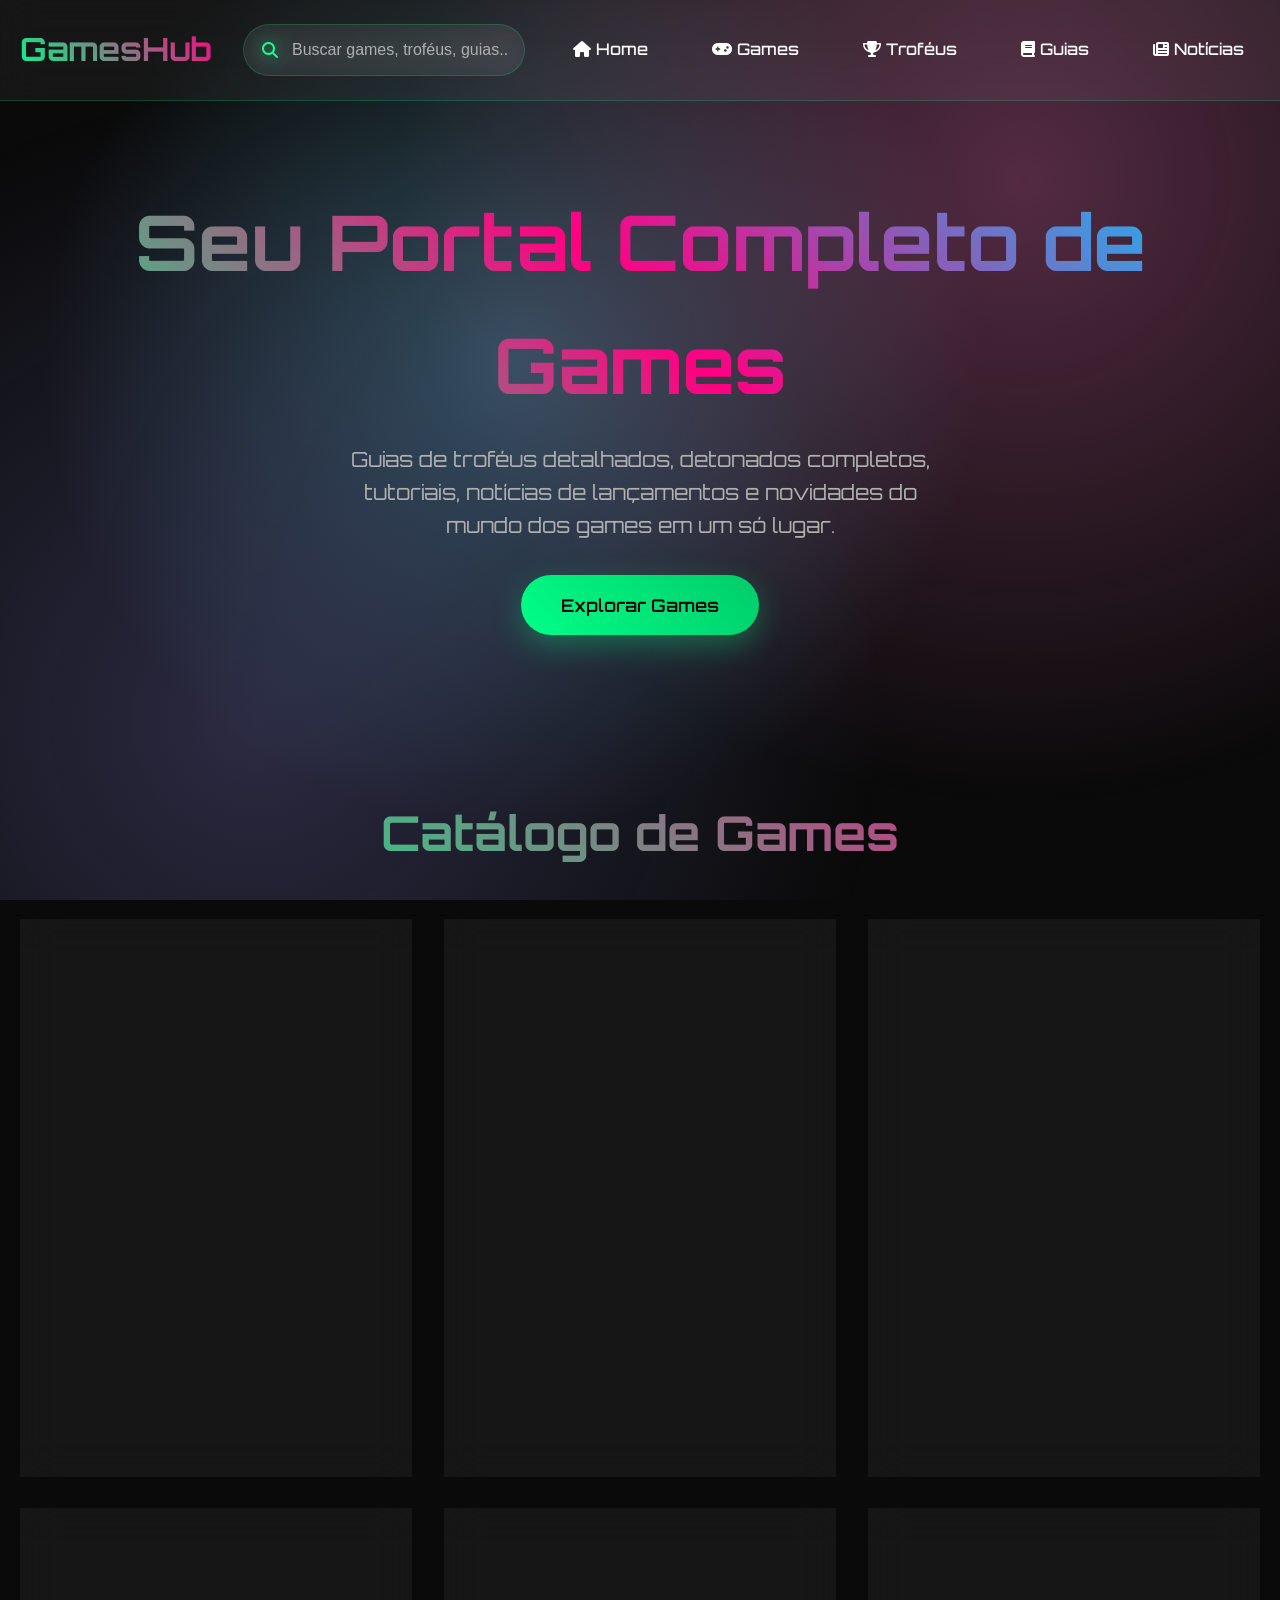
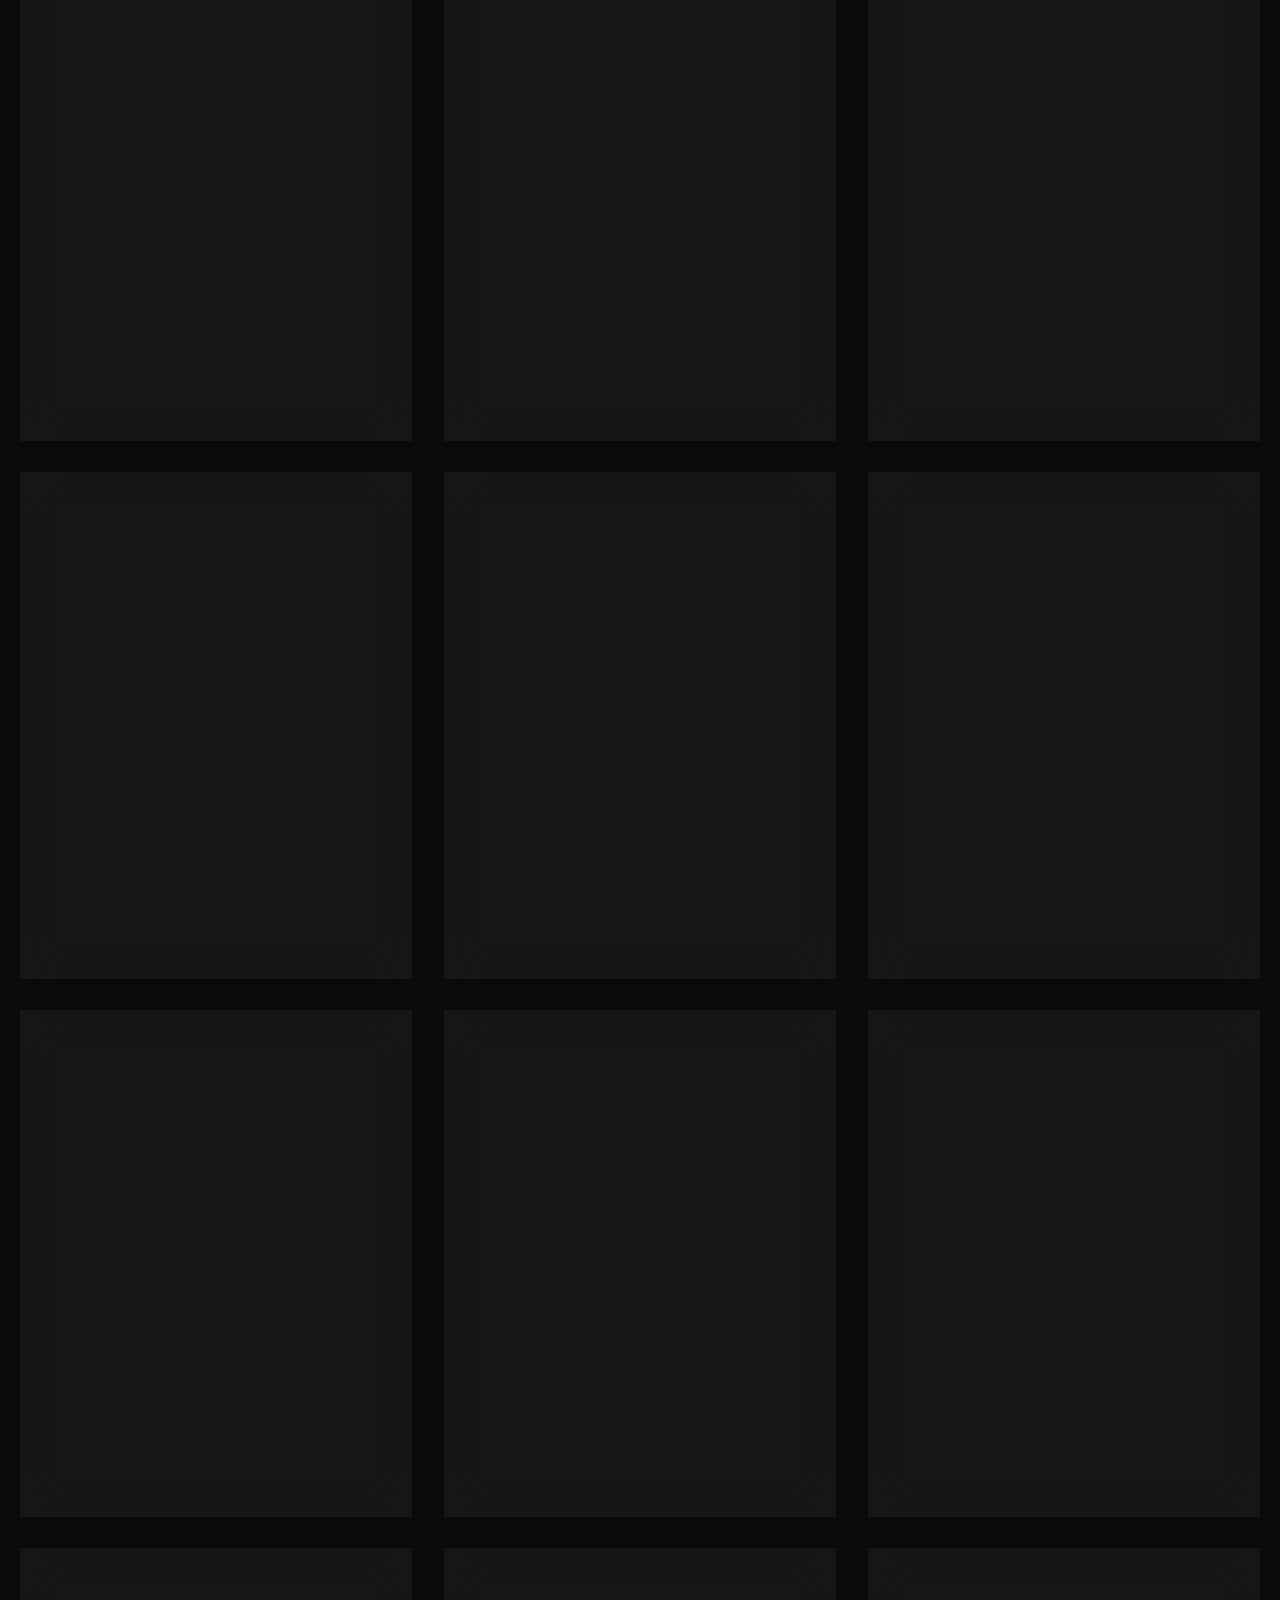
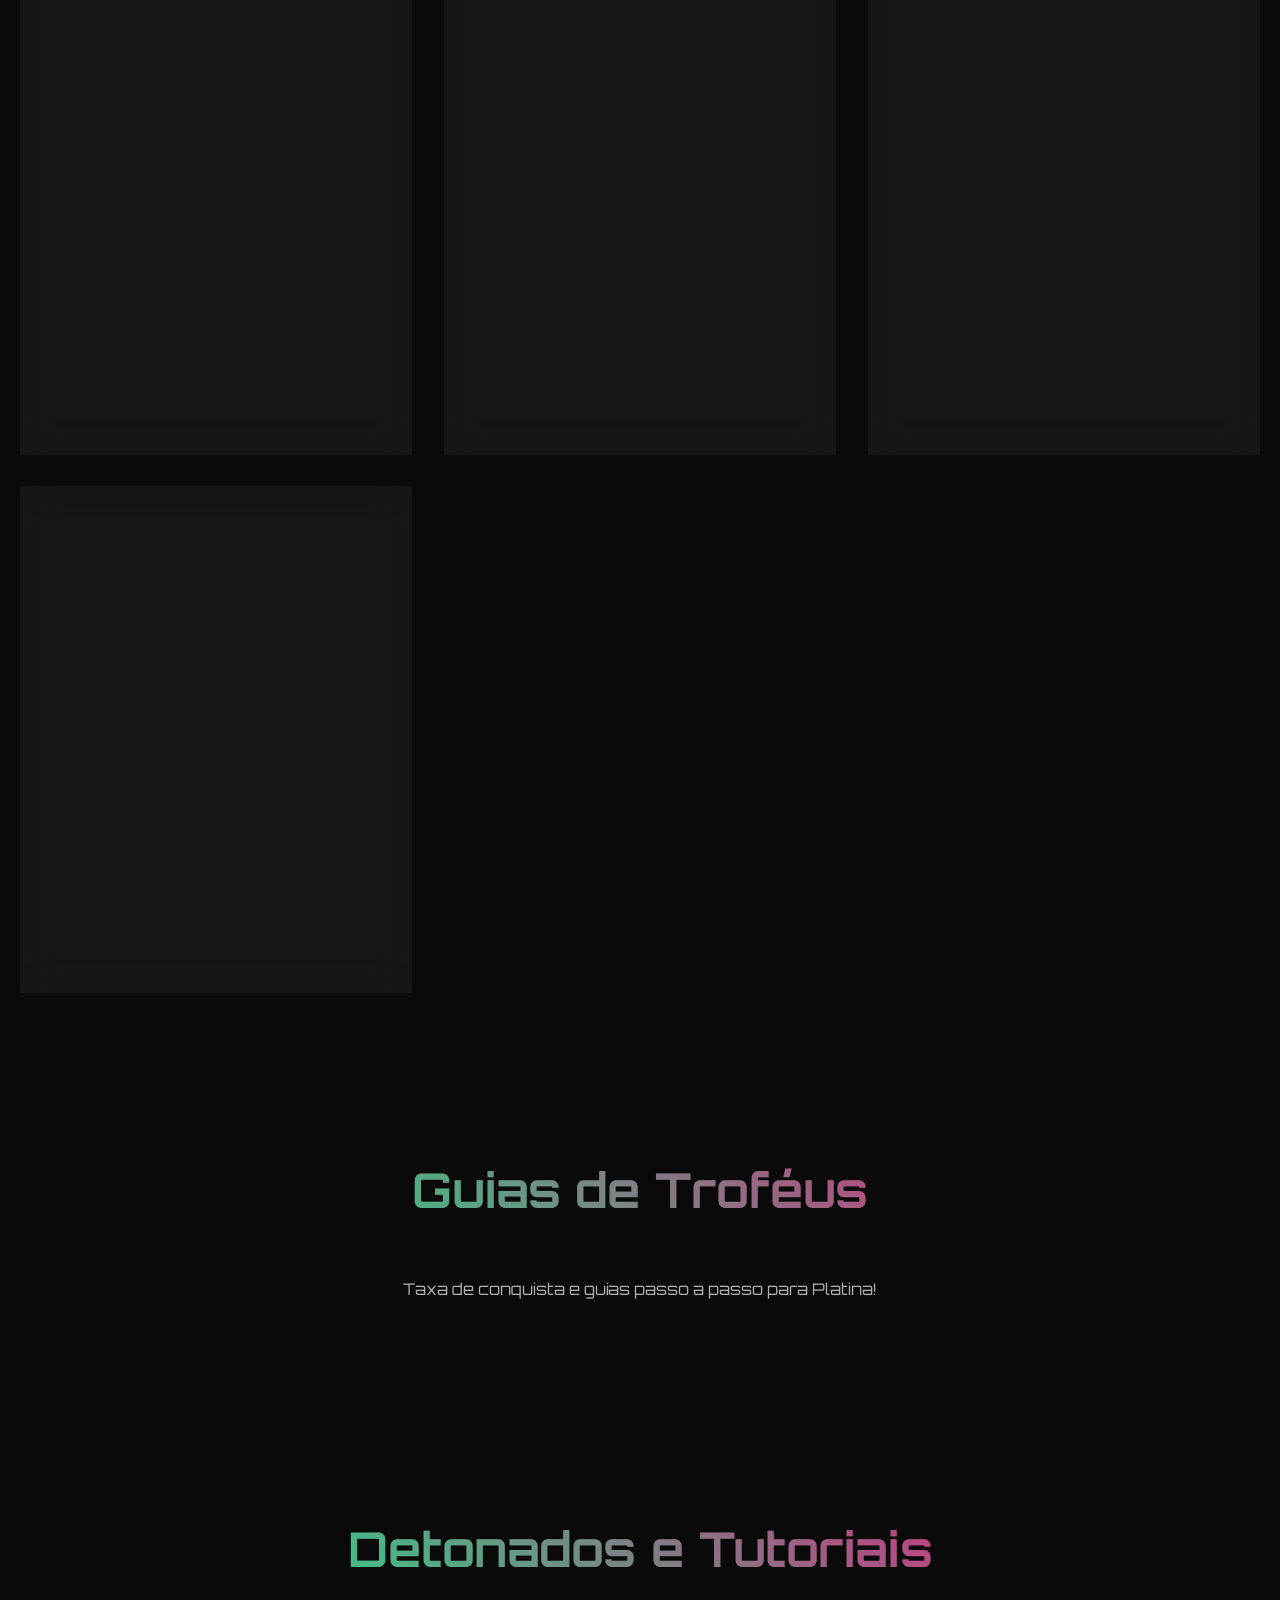
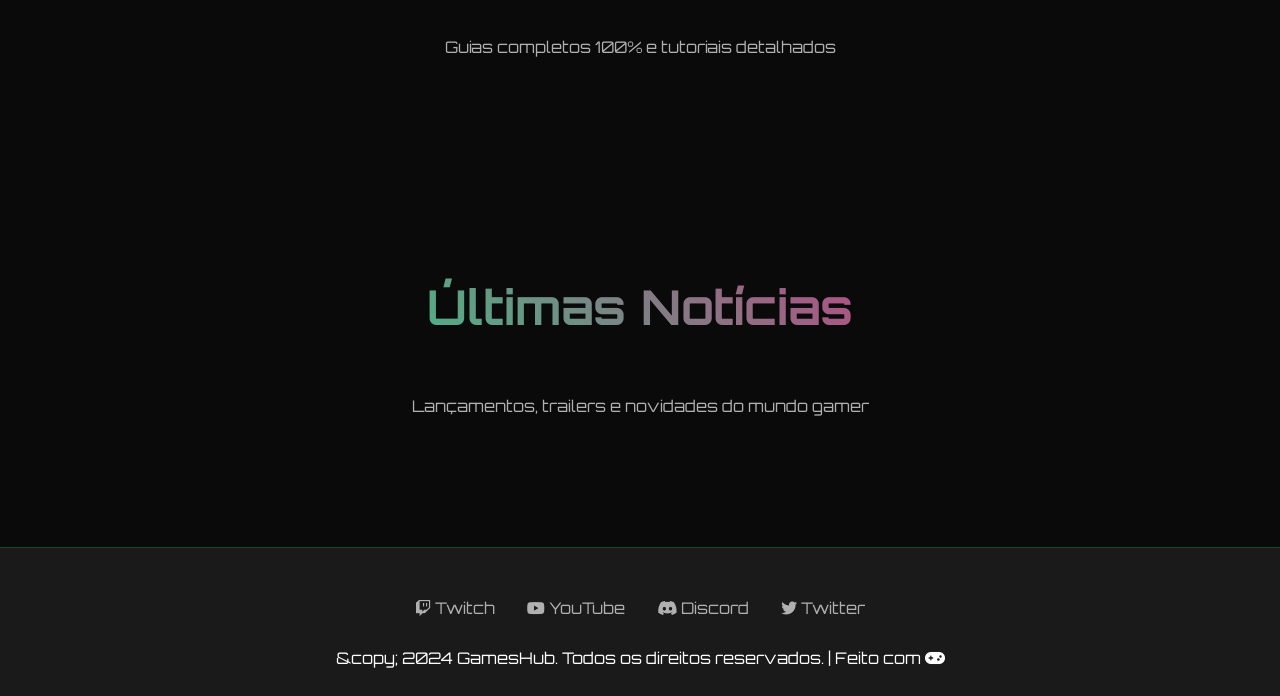
==== index.html @ 23f6c780 "Add files via upload" ====
<!DOCTYPE html>
<html lang="pt-BR">
<head>
    <meta charset="UTF-8">
    <meta name="viewport" content="width=device-width, initial-scale=1.0">

    <link rel="stylesheet" href="style.css">
    <link href="https://fonts.googleapis.com/css2?family=Orbitron:wght@400;700;900&amp;display=swap" rel="stylesheet">
    <link rel="stylesheet" href="https://cdnjs.cloudflare.com/ajax/libs/font-awesome/6.4.0/css/all.min.css">
</head>
<body>
    <header class="header">
        <div class="container">
            <nav class="nav">
                <div class="logo">GamesHub</div>
                <div class="search-box">
                    <i class="fas fa-search search-icon"></i>
                    <input type="text" class="search-input" id="search" placeholder="Buscar games, troféus, guias...">
                </div>
                <ul class="nav-links">
                    <li><a href="#" class="nav-link active" data-section="home"><i class="fas fa-home"></i> Home</a></li>
                    <li><a href="#games" class="nav-link" data-section="games"><i class="fas fa-gamepad"></i> Games</a></li>
                    <li><a href="#trophies" class="nav-link" data-section="trophies"><i class="fas fa-trophy"></i> Troféus</a></li>
                    <li><a href="#guides" class="nav-link" data-section="guides"><i class="fas fa-book"></i> Guias</a></li>
                    <li><a href="#news" class="nav-link" data-section="news"><i class="fas fa-newspaper"></i> Notícias</a></li>
                </ul>
            </nav>
        </div>
    </header>

    <section id="home" class="hero section active">
        <div class="container">
            <h1>Seu Portal Completo de Games</h1>
            <p>Guias de troféus detalhados, detonados completos, tutoriais, notícias de lançamentos e novidades do mundo dos games em um só lugar.</p>
            <a href="#games" class="btn">Explorar Games</a>
        </div>
    </section>

    <section id="games" class="section">
        <div class="container">
            <h2 class="section-title">Catálogo de Games</h2>
            <div class="grid">
                <!-- Games renderizados via JS -->
            </div>
        </div>
    </section>

    <section id="trophies" class="section">
        <div class="container">
            <h2 class="section-title">Guias de Troféus</h2>
            <p style="text-align:center;color:var(--text-secondary);margin-bottom:3rem;">Taxa de conquista e guias passo a passo para Platina!</p>
            <div class="grid">
                <!-- Trophies renderizados via JS -->
            </div>
        </div>
    </section>

    <section id="guides" class="section">
        <div class="container">
            <h2 class="section-title">Detonados e Tutoriais</h2>
            <p style="text-align:center;color:var(--text-secondary);margin-bottom:3rem;">Guias completos 100% e tutoriais detalhados</p>
            <div class="grid">
                <!-- Guides renderizados via JS -->
            </div>
        </div>
    </section>

    <section id="news" class="section">
        <div class="container">
            <h2 class="section-title">Últimas Notícias</h2>
            <p style="text-align:center;color:var(--text-secondary);margin-bottom:3rem;">Lançamentos, trailers e novidades do mundo gamer</p>
            <div class="grid">
                <!-- News renderizados via JS -->
            </div>
        </div>
    </section>

    <!-- Modal -->
    <div id="gameModal" class="modal">
        <div class="modal-content">
            <span class="close">&amp;times;</span>
            <h2 id="modalTitle"></h2>
<div class="tabs">
                <button class="tab-btn active" data-tab="description">Descrição</button>
                <button class="tab-btn" data-tab="trophies">Troféus</button>
                <button class="tab-btn" data-tab="detonado">Detonado</button>
                <button class="tab-btn" data-tab="curiosidades">Curiosidades</button>
                <button class="tab-btn" data-tab="tutorial">Tutoriais</button>
            </div>
            <div id="description" class="tab-content active">
                <p id="modalDescription"></p>
            </div>
            <div id="trophies" class="tab-content">
                <div id="modalTrophies"></div>
            </div>
            <div id="detonado" class="tab-content">
                <p id="modalDetonado"></p>
            </div>
            <div id="curiosidades" class="tab-content">
                <ul id="modalCuriosidades"></ul>
            </div>
            <div id="tutorial" class="tab-content">
                <ul id="modalTutorial"></ul>
            </div>
        </div>
    </div>

    <footer>
        <div class="container">
            <div class="footer-links">
                <a href="#"><i class="fab fa-twitch"></i> Twitch</a>
                <a href="#"><i class="fab fa-youtube"></i> YouTube</a>
                <a href="#"><i class="fab fa-discord"></i> Discord</a>
                <a href="#"><i class="fab fa-twitter"></i> Twitter</a>
            </div>
            <p>&amp;copy; 2024 GamesHub. Todos os direitos reservados. | Feito com <i class="fas fa-gamepad"></i></p>
        </div>
    </footer>

    <script src="script.js"></script>
</body>
</html>
---- style.css ----
* {
    margin: 0;
    padding: 0;
    box-sizing: border-box;
}

:root {
    --bg-primary: #0a0a0a;
    --bg-secondary: #1a1a1a;
    --accent: #00ff88;
    --accent-dark: #00cc6a;
    --text-primary: #ffffff;
    --text-secondary: #b0b0b0;
    --border: rgba(0,255,136,0.2);
    --glass: rgba(255,255,255,0.05);
}

body {
    font-family: 'Orbitron', monospace;
    background: var(--bg-primary);
    color: var(--text-primary);
    line-height: 1.6;
    overflow-x: hidden;
}

body::before {
    content: '';
    position: fixed;
    top: 0;
    left: 0;
    width: 100%;
    height: 100%;
    background: radial-gradient(circle at 20% 80%, rgba(120,119,198,0.3) 0%, transparent 50%),
                radial-gradient(circle at 80% 20%, rgba(255,119,198,0.3) 0%, transparent 50%),
                radial-gradient(circle at 40% 40%, rgba(120,219,255,0.3) 0%, transparent 50%);
    z-index: -1;
    animation: bgMove 20s infinite linear;
}

@keyframes bgMove {
    0%, 100% { transform: rotate(0deg); }
    50% { transform: rotate(1deg); }
}

.container {
    max-width: 1400px;
    margin: 0 auto;
    padding: 0 20px;
}

.header {
    padding: 1.5rem 0;
    backdrop-filter: blur(20px);
    background: var(--glass);
    border-bottom: 1px solid var(--border);
    position: sticky;
    top: 0;
    z-index: 100;
}

.nav {
    display: flex;
    justify-content: space-between;
    align-items: center;
}

.logo {
    font-size: 2rem;
    font-weight: 700;
    background: linear-gradient(45deg, var(--accent), #ff0080);
    -webkit-background-clip: text;
    -webkit-text-fill-color: transparent;
}

.search-box {
    flex: 1;
    max-width: 400px;
    margin: 0 2rem;
    position: relative;
}

.search-input {
    width: 100%;
    padding: 1rem 1rem 1rem 3rem;
    background: var(--glass);
    border: 1px solid var(--border);
    border-radius: 50px;
    color: var(--text-primary);
    font-size: 1rem;
    backdrop-filter: blur(10px);
}

.search-input::placeholder {
    color: var(--text-secondary);
}

.search-icon {
    position: absolute;
    left: 1.2rem;
    top: 50%;
    transform: translateY(-50%);
    color: var(--accent);
}

.nav-links {
    display: flex;
    list-style: none;
    gap: 2rem;
}

.nav-link {
    color: var(--text-primary);
    text-decoration: none;
    font-weight: 500;
    padding: 0.5rem 1rem;
    border-radius: 25px;
    transition: all 0.3s ease;
    position: relative;
}

.nav-link:hover {
    background: var(--accent);
    color: var(--bg-primary);
    box-shadow: 0 0 20px var(--accent);
}

.hero {
    text-align: center;
    padding: 6rem 0 4rem;
}

.hero h1 {
    font-size: clamp(3rem, 6vw, 5rem);
    margin-bottom: 1rem;
    background: linear-gradient(45deg, var(--accent), #ff0080, #00ccff);
    -webkit-background-clip: text;
    -webkit-text-fill-color: transparent;
    animation: glow 2s ease-in-out infinite alternate;
}

@keyframes glow {
    from { filter: drop-shadow(0 0 10px var(--accent)); }
    to { filter: drop-shadow(0 0 20px var(--accent)); }
}

.hero p {
    font-size: 1.3rem;
    color: var(--text-secondary);
    max-width: 600px;
    margin: 0 auto 2rem;
}

.btn {
    display: inline-block;
    padding: 1rem 2.5rem;
    background: linear-gradient(45deg, var(--accent), var(--accent-dark));
    color: var(--bg-primary);
    text-decoration: none;
    border-radius: 50px;
    font-weight: 600;
    font-size: 1.1rem;
    transition: all 0.3s ease;
    box-shadow: 0 10px 30px rgba(0,255,136,0.3);
}

.btn:hover {
    transform: translateY(-3px);
    box-shadow: 0 20px 40px rgba(0,255,136,0.4);
}

.section {
    padding: 5rem 0;
}

.section-title {
    text-align: center;
    font-size: clamp(2rem, 4vw, 3rem);
    margin-bottom: 3rem;
    background: linear-gradient(45deg, var(--accent), #ff0080);
    -webkit-background-clip: text;
    -webkit-text-fill-color: transparent;
}

.grid {
    display: grid;
    grid-template-columns: repeat(auto-fill, minmax(350px, 1fr));
    gap: 2rem;
}

.card {
    background: var(--glass);
    backdrop-filter: blur(20px);
    border: 1px solid var(--border);
    border-radius: 20px;
    overflow: hidden;
    transition: all 0.4s ease;
    position: relative;
}

.card:hover {
    transform: translateY(-10px);
    box-shadow: 0 25px 50px rgba(0,255,136,0.2);
    border-color: var(--accent);
}

.card-img {
    height: 200px;
    background: linear-gradient(45deg, #333, #555);
    position: relative;
    overflow: hidden;
}

.card-img img {
    width: 100%;
    height: 100%;
    object-fit: cover;
    transition: transform 0.5s ease;
}

.card:hover .card-img img {
    transform: scale(1.1);
}

.platform-badges {
    position: absolute;
    top: 10px;
    right: 10px;
    display: flex;
    gap: 0.3rem;
}

.platform {
    padding: 0.3rem 0.6rem;
    border-radius: 15px;
    font-size: 0.75rem;
    font-weight: 600;
    color: white;
}

.ps { background: linear-gradient(45deg, #003087, #0070d2); }
.xbox { background: linear-gradient(45deg, #107c10, #00d900); }
.pc { background: linear-gradient(45deg, #00a4ef, #0099dd); }

.card-body {
    padding: 1.5rem;
}

.card-title {
    font-size: 1.3rem;
    margin-bottom: 0.5rem;
    color: var(--text-primary);
}

.card-meta {
    color: var(--text-secondary);
    font-size: 0.9rem;
    margin-bottom: 1rem;
}

.trophy-badges {
    display: flex;
    gap: 0.5rem;
    margin-bottom: 1rem;
}

.trophy {
    display: flex;
    align-items: center;
    gap: 0.3rem;
    padding: 0.3rem 0.8rem;
    border-radius: 20px;
    font-size: 0.85rem;
    font-weight: 500;
}

.platinum { background: linear-gradient(45deg, #ffd700, #ffed4e); color: #333; }
.gold { background: linear-gradient(45deg, #ffa500, #ffbf00); color: #333; }
.silver { background: linear-gradient(45deg, #c0c0c0, #e5e5e5); color: #333; }
.bronze { background: linear-gradient(45deg, #cd7f32, #daa520); color: #333; }

.card-text {
    color: var(--text-secondary);
    margin-bottom: 1.5rem;
    display: -webkit-box;
    -webkit-line-clamp: 3;
    -webkit-box-orient: vertical;
    overflow: hidden;
}

.news-meta {
    display: flex;
    justify-content: space-between;
    align-items: center;
    font-size: 0.9rem;
}

.tag {
    background: var(--accent);
    color: var(--bg-primary);
    padding: 0.2rem 0.8rem;
    border-radius: 15px;
    font-size: 0.8rem;
    font-weight: 500;
}

.modal {
    display: none;
    position: fixed;
    z-index: 1000;
    left: 0;
    top: 0;
    width: 100%;
    height: 100%;
    background: rgba(0,0,0,0.9);
    backdrop-filter: blur(10px);
}

.modal-content {
    background: var(--bg-secondary);
    margin: 5% auto;
    padding: 2rem;
    border-radius: 20px;
    border: 1px solid var(--border);
    width: 90%;
    max-width: 800px;
    max-height: 80vh;
    overflow-y: auto;
    backdrop-filter: blur(20px);
}

.close {
    color: var(--text-secondary);
    float: right;
    font-size: 2rem;
    font-weight: bold;
    cursor: pointer;
}

.close:hover {
    color: var(--accent);
}

.tabs {
    display: flex;
    border-bottom: 1px solid var(--border);
    margin-bottom: 2rem;
}

.tab-btn {
    padding: 1rem 2rem;
    background: none;
    border: none;
    color: var(--text-secondary);
    cursor: pointer;
    transition: color 0.3s ease;
    border-bottom: 2px solid transparent;
}

.tab-btn.active {
    color: var(--accent);
    border-bottom-color: var(--accent);
}

.tab-content {
    display: none;
}

.tab-content.active {
    display: block;
}

footer {
    background: var(--bg-secondary);
    text-align: center;
    padding: 3rem 0 1.5rem;
    border-top: 1px solid var(--border);
}

.footer-links {
    display: flex;
    justify-content: center;
    gap: 2rem;
    margin-bottom: 1.5rem;
}

.footer-links a {
    color: var(--text-secondary);
    text-decoration: none;
    transition: color 0.3s ease;
}

.footer-links a:hover {
    color: var(--accent);
}

@media (max-width: 768px) {
    .nav {
        flex-direction: column;
        gap: 1rem;
    }
    
    .search-box {
        margin: 0;
        order: -1;
    }
    
    .nav-links {
        gap: 1rem;
    }
    
    .grid {
        grid-template-columns: 1fr;
        gap: 1.5rem;
    }
    
    .hero h1 {
        font-size: 2.5rem;
    }
}
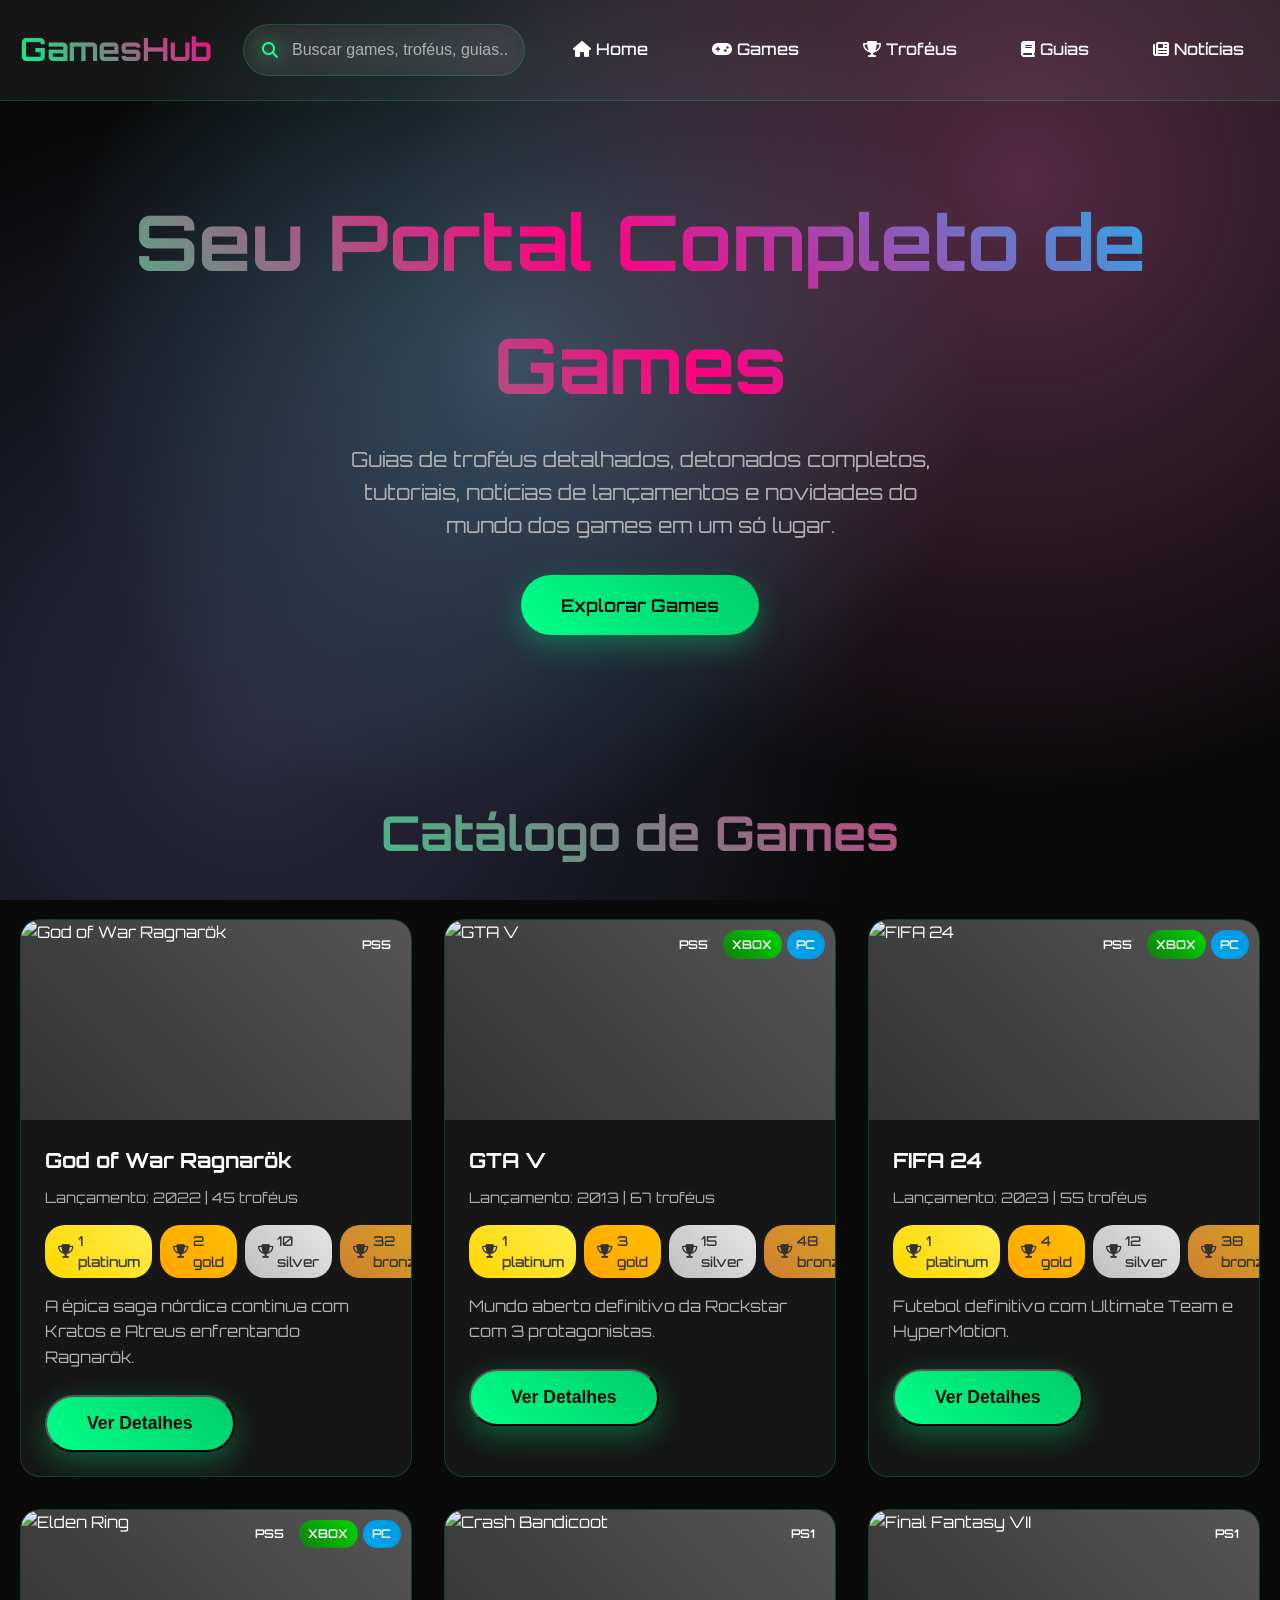
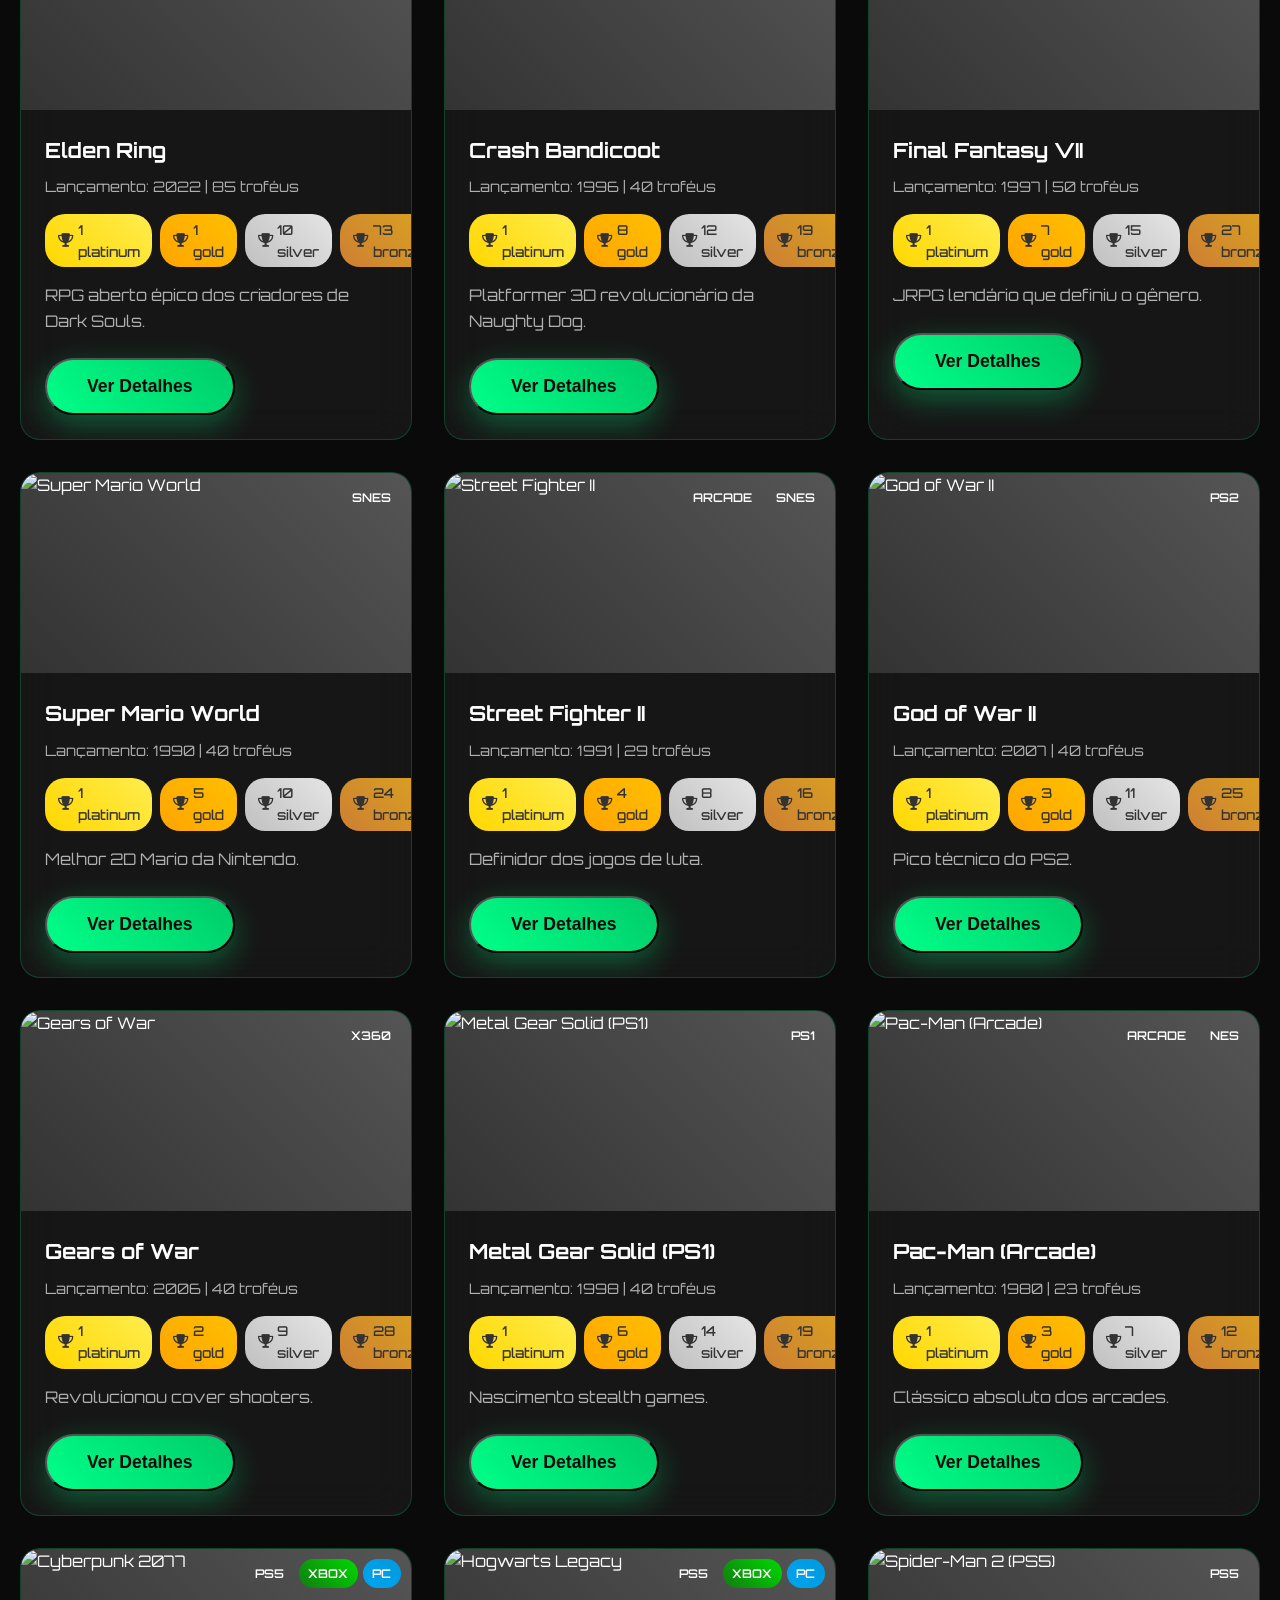
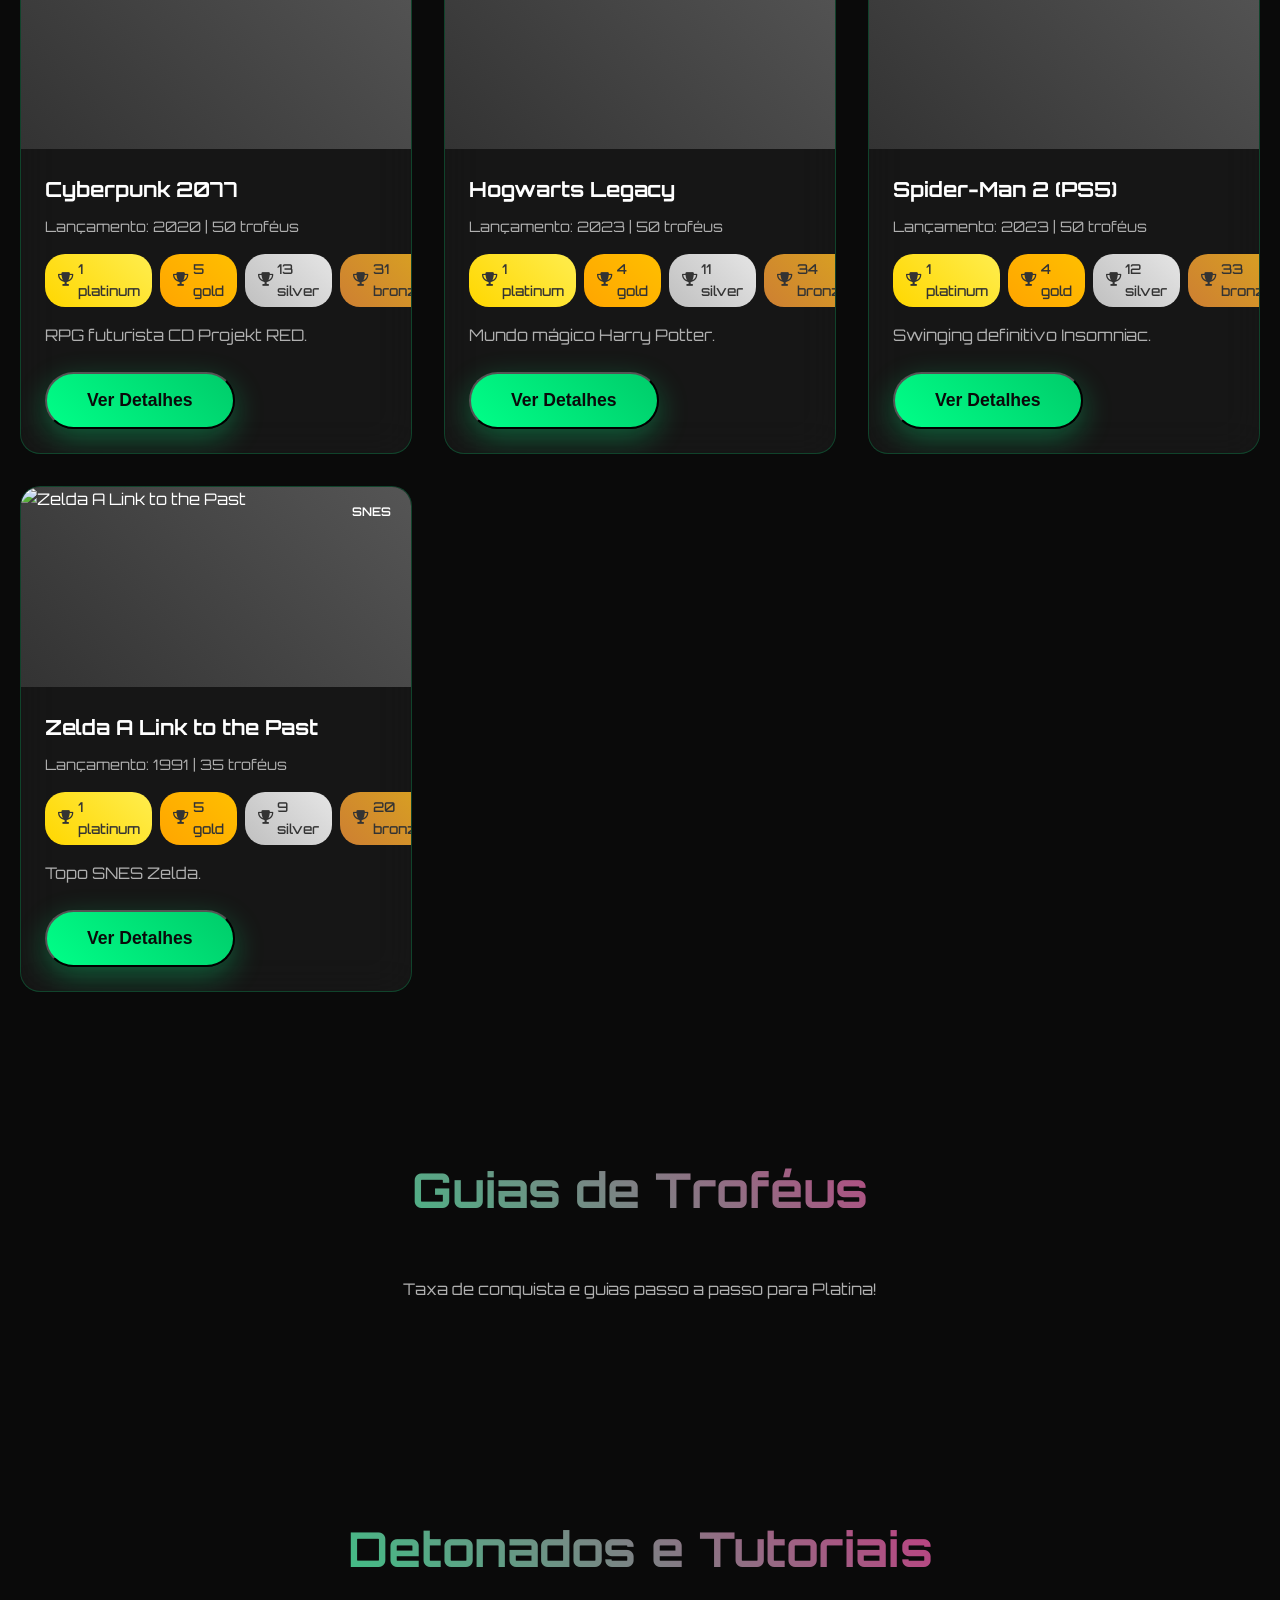
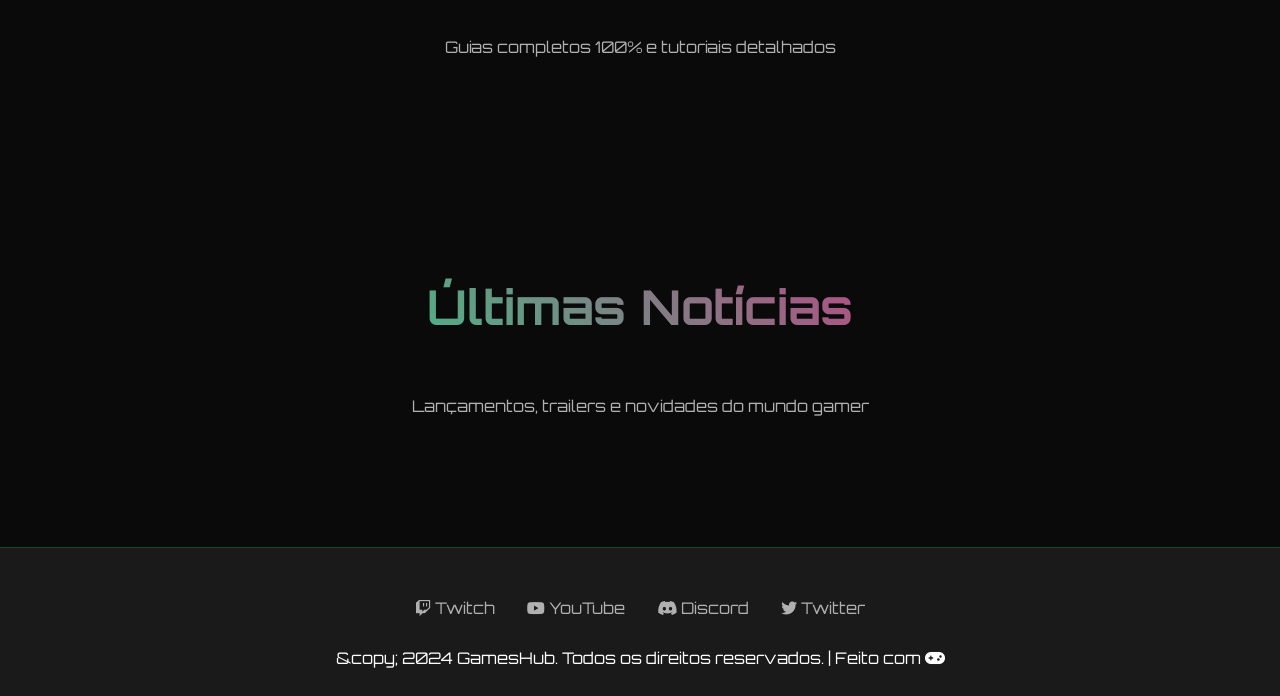
==== commit d85235d2: "arrumando bugs de fotos e textos e id" ====
--- a/index.html
+++ b/index.html
@@ -76,35 +76,34 @@
     </section>
 
     <!-- Modal -->
-    <div id="gameModal" class="modal">
-        <div class="modal-content">
-            <span class="close">&amp;times;</span>
-            <h2 id="modalTitle"></h2>
-<div class="tabs">
-                <button class="tab-btn active" data-tab="description">Descrição</button>
-                <button class="tab-btn" data-tab="trophies">Troféus</button>
-                <button class="tab-btn" data-tab="detonado">Detonado</button>
-                <button class="tab-btn" data-tab="curiosidades">Curiosidades</button>
-                <button class="tab-btn" data-tab="tutorial">Tutoriais</button>
-            </div>
-            <div id="description" class="tab-content active">
-                <p id="modalDescription"></p>
-            </div>
-            <div id="trophies" class="tab-content">
-                <div id="modalTrophies"></div>
-            </div>
-            <div id="detonado" class="tab-content">
-                <p id="modalDetonado"></p>
-            </div>
-            <div id="curiosidades" class="tab-content">
-                <ul id="modalCuriosidades"></ul>
-            </div>
-            <div id="tutorial" class="tab-content">
-                <ul id="modalTutorial"></ul>
-            </div>
+<div id="gameModal" class="modal">
+    <div class="modal-content">
+        <span class="close">&times;</span>
+        <h2 id="modalTitle"></h2>
+        <div class="tabs">
+            <button class="tab-btn active" data-tab="description">Descrição</button>
+            <button class="tab-btn" data-tab="trophiesTab">Troféus</button>
+            <button class="tab-btn" data-tab="detonado">Detonado</button>
+            <button class="tab-btn" data-tab="curiosidades">Curiosidades</button>
+            <button class="tab-btn" data-tab="tutorial">Tutoriais</button>
+        </div>
+        <div id="description" class="tab-content active">
+            <p id="modalDescription"></p>
+        </div>
+        <div id="trophiesTab" class="tab-content">
+            <div id="modalTrophies"></div>
+        </div>
+        <div id="detonado" class="tab-content">
+            <p id="modalDetonado"></p>
+        </div>
+        <div id="curiosidades" class="tab-content">
+            <ul id="modalCuriosidades"></ul>
+        </div>
+        <div id="tutorial" class="tab-content">
+            <ul id="modalTutorial"></ul>
         </div>
     </div>
-
+</div>
     <footer>
         <div class="container">
             <div class="footer-links">
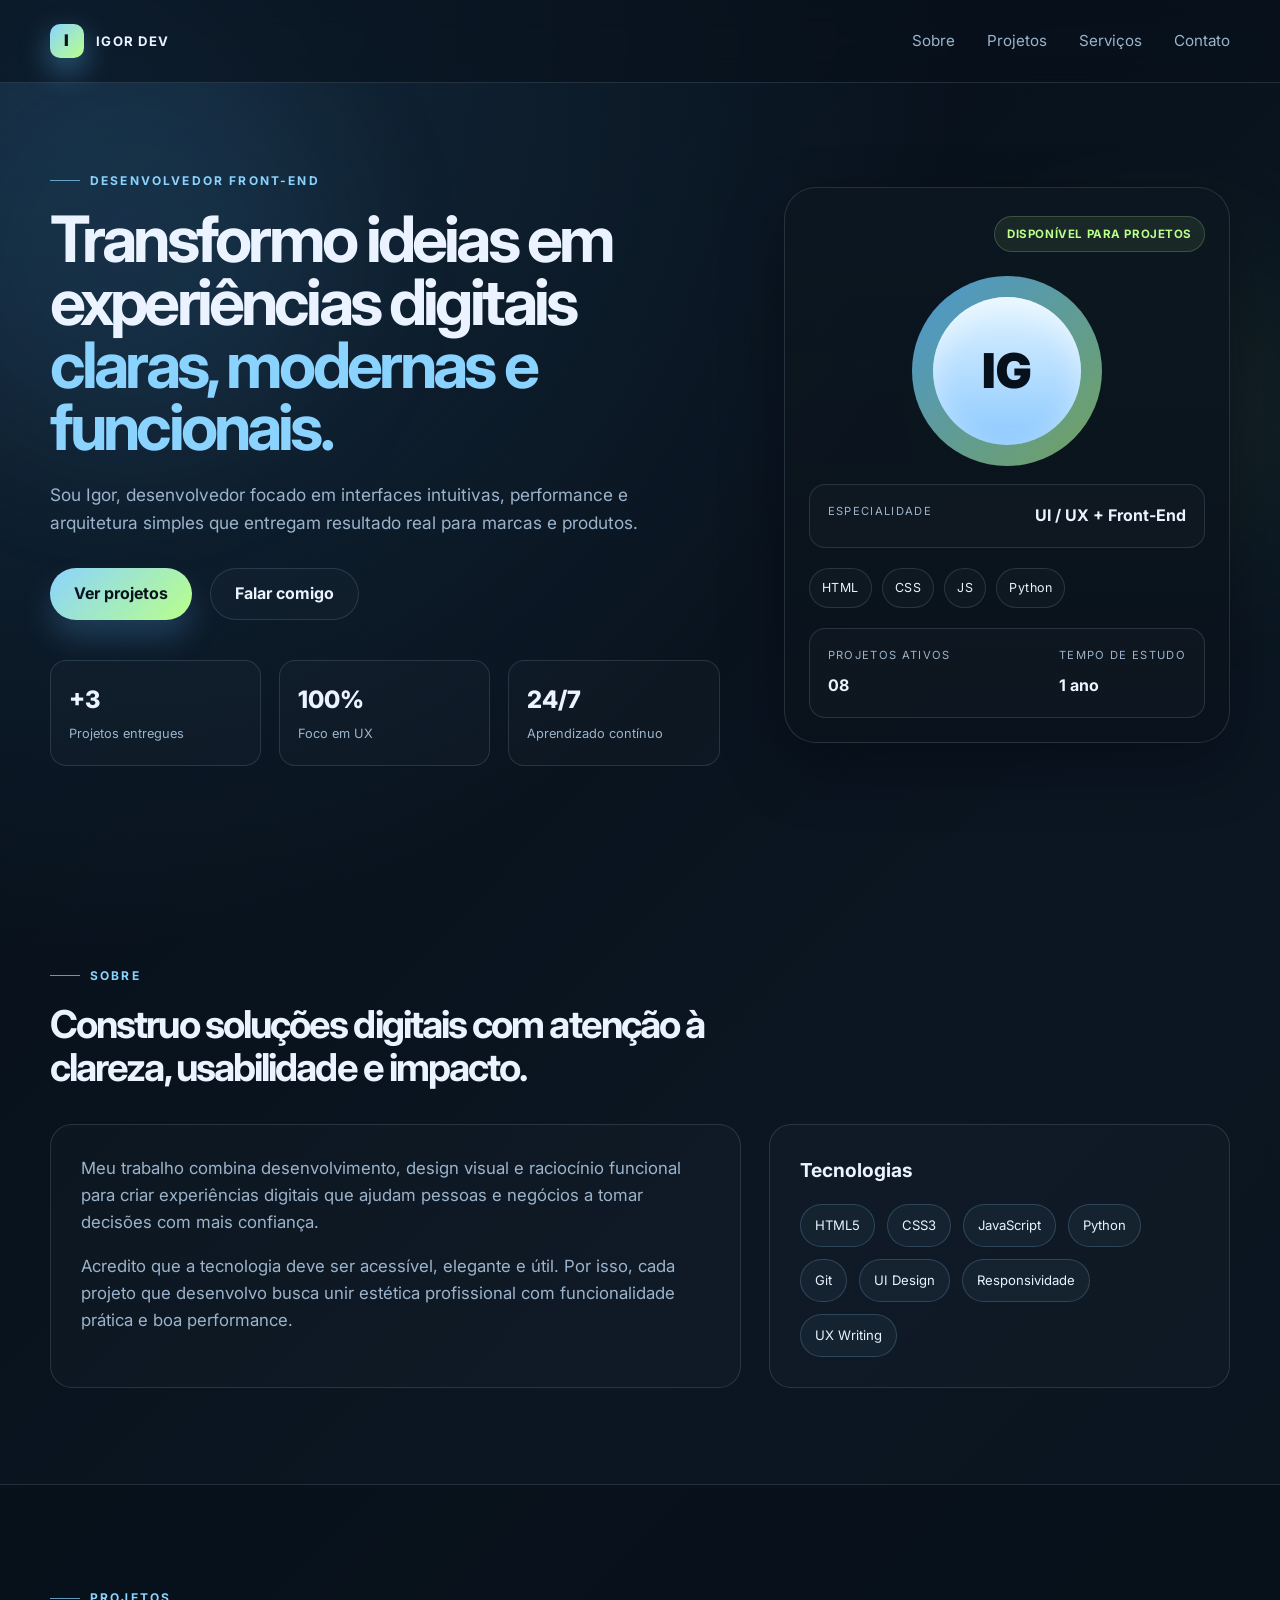
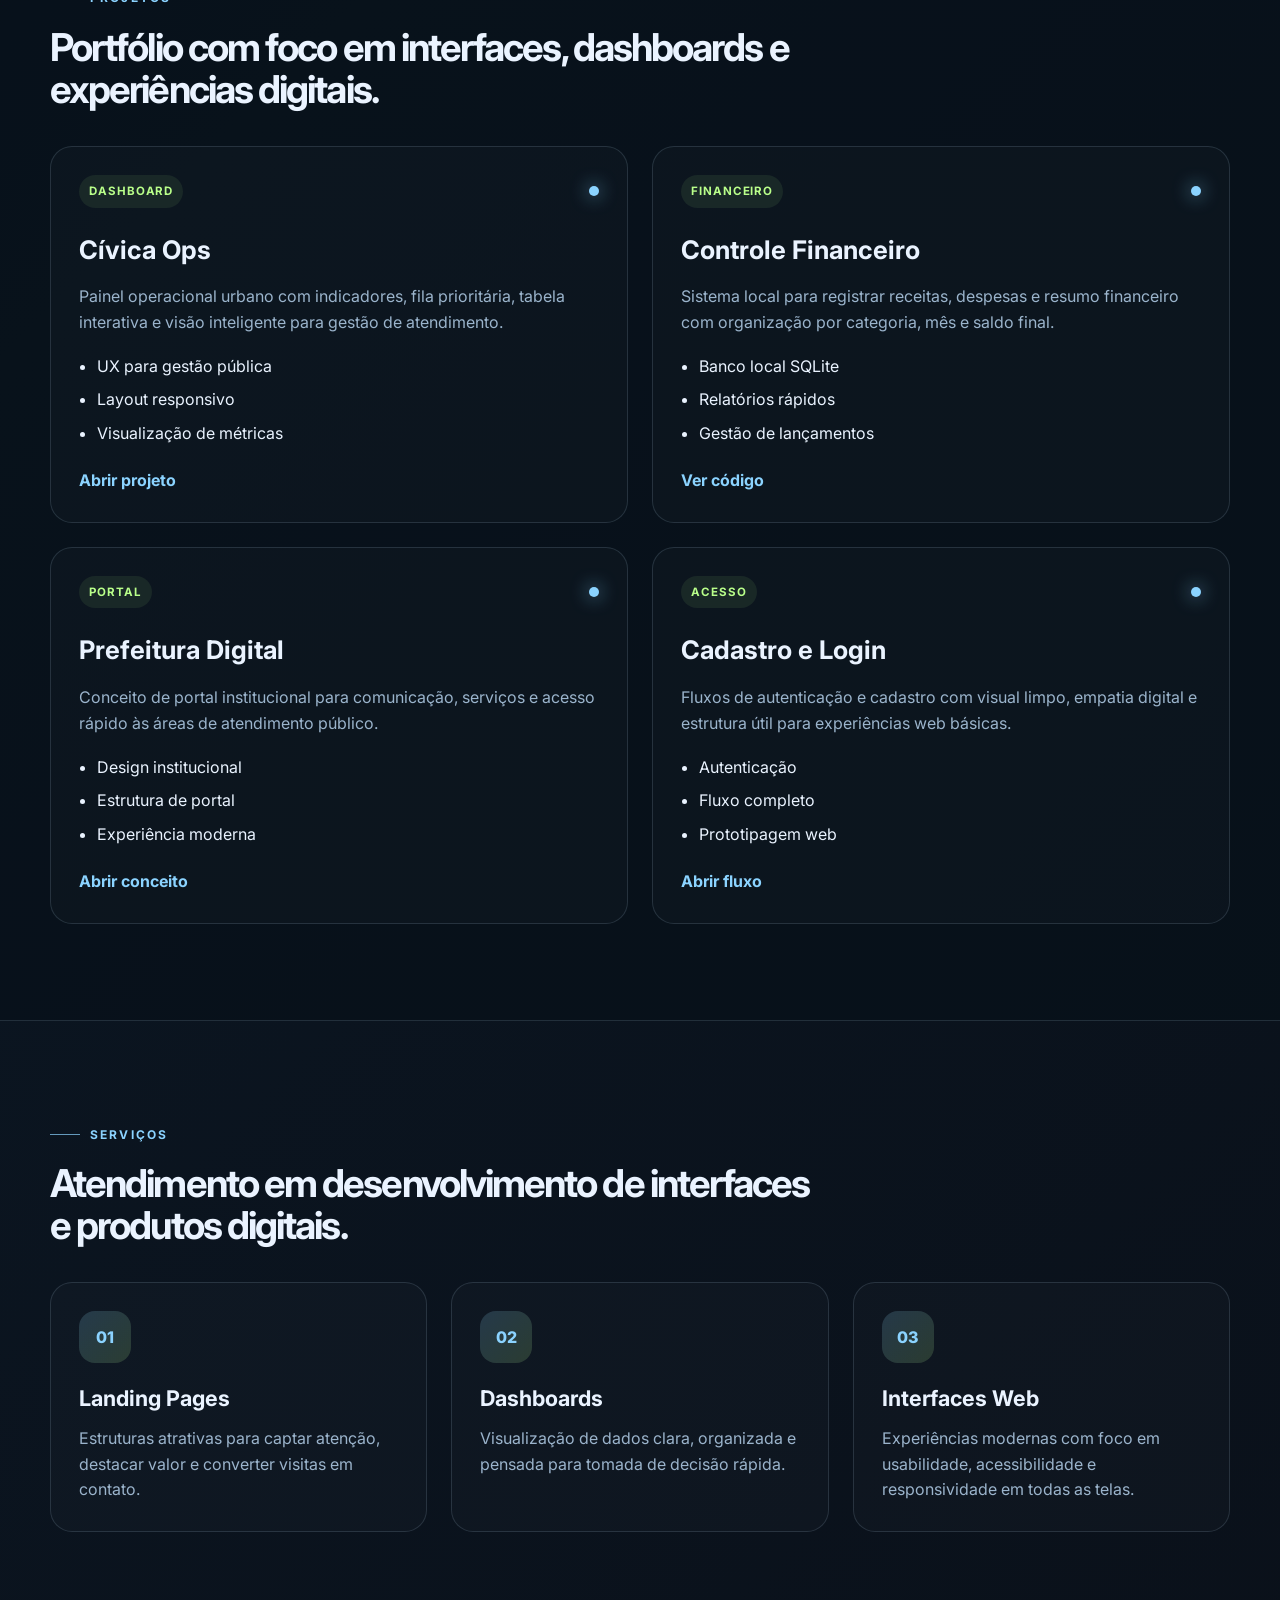
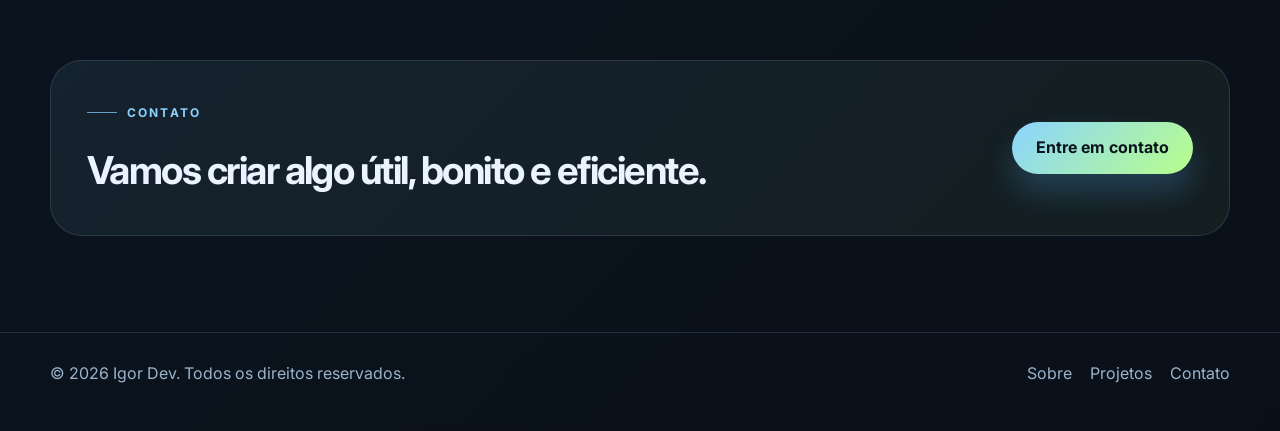
==== commit 02b71bad: "feat: portfolio profissional e estrutura do projeto" ====
--- a/index.html
+++ b/index.html
@@ -1,121 +1,296 @@
-<!DOCTYPE html>
-<html lang="pt-BR">
-<head>
-    <meta charset="UTF-8">
-    <meta name="viewport" content="width=device-width, initial-scale=1.0">
-
-    <link rel="stylesheet" href="style.css">
-    <link href="https://fonts.googleapis.com/css2?family=Orbitron:wght@400;700;900&amp;display=swap" rel="stylesheet">
-    <link rel="stylesheet" href="https://cdnjs.cloudflare.com/ajax/libs/font-awesome/6.4.0/css/all.min.css">
-</head>
-<body>
-    <header class="header">
-        <div class="container">
-            <nav class="nav">
-                <div class="logo">GamesHub</div>
-                <div class="search-box">
-                    <i class="fas fa-search search-icon"></i>
-                    <input type="text" class="search-input" id="search" placeholder="Buscar games, troféus, guias...">
-                </div>
-                <ul class="nav-links">
-                    <li><a href="#" class="nav-link active" data-section="home"><i class="fas fa-home"></i> Home</a></li>
-                    <li><a href="#games" class="nav-link" data-section="games"><i class="fas fa-gamepad"></i> Games</a></li>
-                    <li><a href="#trophies" class="nav-link" data-section="trophies"><i class="fas fa-trophy"></i> Troféus</a></li>
-                    <li><a href="#guides" class="nav-link" data-section="guides"><i class="fas fa-book"></i> Guias</a></li>
-                    <li><a href="#news" class="nav-link" data-section="news"><i class="fas fa-newspaper"></i> Notícias</a></li>
-                </ul>
-            </nav>
-        </div>
-    </header>
-
-    <section id="home" class="hero section active">
-        <div class="container">
-            <h1>Seu Portal Completo de Games</h1>
-            <p>Guias de troféus detalhados, detonados completos, tutoriais, notícias de lançamentos e novidades do mundo dos games em um só lugar.</p>
-            <a href="#games" class="btn">Explorar Games</a>
-        </div>
-    </section>
-
-    <section id="games" class="section">
-        <div class="container">
-            <h2 class="section-title">Catálogo de Games</h2>
-            <div class="grid">
-                <!-- Games renderizados via JS -->
-            </div>
-        </div>
-    </section>
-
-    <section id="trophies" class="section">
-        <div class="container">
-            <h2 class="section-title">Guias de Troféus</h2>
-            <p style="text-align:center;color:var(--text-secondary);margin-bottom:3rem;">Taxa de conquista e guias passo a passo para Platina!</p>
-            <div class="grid">
-                <!-- Trophies renderizados via JS -->
-            </div>
-        </div>
-    </section>
-
-    <section id="guides" class="section">
-        <div class="container">
-            <h2 class="section-title">Detonados e Tutoriais</h2>
-            <p style="text-align:center;color:var(--text-secondary);margin-bottom:3rem;">Guias completos 100% e tutoriais detalhados</p>
-            <div class="grid">
-                <!-- Guides renderizados via JS -->
-            </div>
-        </div>
-    </section>
-
-    <section id="news" class="section">
-        <div class="container">
-            <h2 class="section-title">Últimas Notícias</h2>
-            <p style="text-align:center;color:var(--text-secondary);margin-bottom:3rem;">Lançamentos, trailers e novidades do mundo gamer</p>
-            <div class="grid">
-                <!-- News renderizados via JS -->
-            </div>
-        </div>
-    </section>
-
-    <!-- Modal -->
-<div id="gameModal" class="modal">
-    <div class="modal-content">
-        <span class="close">&times;</span>
-        <h2 id="modalTitle"></h2>
-        <div class="tabs">
-            <button class="tab-btn active" data-tab="description">Descrição</button>
-            <button class="tab-btn" data-tab="trophiesTab">Troféus</button>
-            <button class="tab-btn" data-tab="detonado">Detonado</button>
-            <button class="tab-btn" data-tab="curiosidades">Curiosidades</button>
-            <button class="tab-btn" data-tab="tutorial">Tutoriais</button>
-        </div>
-        <div id="description" class="tab-content active">
-            <p id="modalDescription"></p>
-        </div>
-        <div id="trophiesTab" class="tab-content">
-            <div id="modalTrophies"></div>
-        </div>
-        <div id="detonado" class="tab-content">
-            <p id="modalDetonado"></p>
-        </div>
-        <div id="curiosidades" class="tab-content">
-            <ul id="modalCuriosidades"></ul>
-        </div>
-        <div id="tutorial" class="tab-content">
-            <ul id="modalTutorial"></ul>
-        </div>
-    </div>
-</div>
-    <footer>
-        <div class="container">
-            <div class="footer-links">
-                <a href="#"><i class="fab fa-twitch"></i> Twitch</a>
-                <a href="#"><i class="fab fa-youtube"></i> YouTube</a>
-                <a href="#"><i class="fab fa-discord"></i> Discord</a>
-                <a href="#"><i class="fab fa-twitter"></i> Twitter</a>
-            </div>
-            <p>&amp;copy; 2024 GamesHub. Todos os direitos reservados. | Feito com <i class="fas fa-gamepad"></i></p>
-        </div>
-    </footer>
-
-    <script src="script.js"></script>
-</body>
-</html>
+<!DOCTYPE html>
+<html lang="pt-BR">
+  <head>
+    <meta charset="UTF-8" />
+    <meta name="viewport" content="width=device-width, initial-scale=1.0" />
+    <meta
+      name="description"
+      content="Portfólio profissional de desenvolvimento front-end, design de interfaces e projetos digitais."
+    />
+    <title>Igor Dev | Portfólio</title>
+    <link rel="preconnect" href="https://fonts.googleapis.com" />
+    <link rel="preconnect" href="https://fonts.gstatic.com" crossorigin />
+    <link
+      href="https://fonts.googleapis.com/css2?family=Inter:wght@400;500;600;700;800;900&display=swap"
+      rel="stylesheet"
+    />
+    <link rel="stylesheet" href="style.css" />
+  </head>
+  <body>
+    <div class="bg-orb orb-one"></div>
+    <div class="bg-orb orb-two"></div>
+
+    <header class="site-header">
+      <div class="container nav-wrap">
+        <a href="#top" class="brand" aria-label="Página inicial">
+          <span class="brand-mark">I</span>
+          <span class="brand-text">Igor Dev</span>
+        </a>
+
+        <button class="menu-toggle" aria-label="Abrir menu" aria-expanded="false">
+          <span></span>
+          <span></span>
+          <span></span>
+        </button>
+
+        <nav class="main-nav" aria-label="Navegação principal">
+          <a href="#sobre">Sobre</a>
+          <a href="#projetos">Projetos</a>
+          <a href="#servicos">Serviços</a>
+          <a href="#contato">Contato</a>
+        </nav>
+      </div>
+    </header>
+
+    <main id="top">
+      <section class="hero section">
+        <div class="container hero-grid">
+          <div class="hero-copy reveal">
+            <span class="eyebrow">Desenvolvedor Front-End</span>
+            <h1>
+              Transformo ideias em experiências digitais
+              <span>claras, modernas e funcionais.</span>
+            </h1>
+            <p>
+              Sou Igor, desenvolvedor focado em interfaces intuitivas, performance e
+              arquitetura simples que entregam resultado real para marcas e produtos.
+            </p>
+
+            <div class="cta-row">
+              <a class="btn btn-primary" href="#projetos">Ver projetos</a>
+              <a class="btn btn-secondary" href="#contato">Falar comigo</a>
+            </div>
+
+            <ul class="hero-stats" aria-label="Estatísticas pessoais">
+              <li>
+                <strong>+3</strong>
+                <span>Projetos entregues</span>
+              </li>
+              <li>
+                <strong>100%</strong>
+                <span>Foco em UX</span>
+              </li>
+              <li>
+                <strong>24/7</strong>
+                <span>Aprendizado contínuo</span>
+              </li>
+            </ul>
+          </div>
+
+          <div class="hero-visual reveal">
+            <div class="profile-card">
+              <div class="profile-header">
+                <span class="status-pill">Disponível para projetos</span>
+              </div>
+
+              <div class="avatar-wrap">
+                <div class="avatar-ring"></div>
+                <div class="avatar-core">
+                  <span>IG</span>
+                </div>
+              </div>
+
+              <div class="card-panel panel-top">
+                <span class="panel-label">Especialidade</span>
+                <strong>UI / UX + Front-End</strong>
+              </div>
+
+              <div class="mini-stack">
+                <span>HTML</span>
+                <span>CSS</span>
+                <span>JS</span>
+                <span>Python</span>
+              </div>
+
+              <div class="card-panel panel-bottom">
+                <div>
+                  <span class="panel-label">Projetos ativos</span>
+                  <strong>08</strong>
+                </div>
+                <div>
+                  <span class="panel-label">Tempo de estudo</span>
+                  <strong>1 ano</strong>
+                </div>
+              </div>
+            </div>
+          </div>
+        </div>
+      </section>
+
+      <section id="sobre" class="section">
+        <div class="container">
+          <div class="section-heading reveal">
+            <span class="eyebrow">Sobre</span>
+            <h2>Construo soluções digitais com atenção à clareza, usabilidade e impacto.</h2>
+          </div>
+
+          <div class="about-grid">
+            <div class="about-card reveal">
+              <p>
+                Meu trabalho combina desenvolvimento, design visual e raciocínio funcional para
+                criar experiências digitais que ajudam pessoas e negócios a tomar decisões com mais
+                confiança.
+              </p>
+              <p>
+                Acredito que a tecnologia deve ser acessível, elegante e útil. Por isso, cada projeto
+                que desenvolvo busca unir estética profissional com funcionalidade prática e boa
+                performance.
+              </p>
+            </div>
+
+            <div class="skills-panel reveal">
+              <h3>Tecnologias</h3>
+              <div class="chip-list">
+                <span>HTML5</span>
+                <span>CSS3</span>
+                <span>JavaScript</span>
+                <span>Python</span>
+                <span>Git</span>
+                <span>UI Design</span>
+                <span>Responsividade</span>
+                <span>UX Writing</span>
+              </div>
+            </div>
+          </div>
+        </div>
+      </section>
+
+      <section id="projetos" class="section dark-section">
+        <div class="container">
+          <div class="section-heading reveal">
+            <span class="eyebrow">Projetos</span>
+            <h2>Portfólio com foco em interfaces, dashboards e experiências digitais.</h2>
+          </div>
+
+          <div class="project-grid">
+            <article class="project-card reveal">
+              <div class="project-top">
+                <span class="badge">Dashboard</span>
+                <span class="dot"></span>
+              </div>
+              <h3>Cívica Ops</h3>
+              <p>
+                Painel operacional urbano com indicadores, fila prioritária, tabela interativa e
+                visão inteligente para gestão de atendimento.
+              </p>
+              <ul>
+                <li>UX para gestão pública</li>
+                <li>Layout responsivo</li>
+                <li>Visualização de métricas</li>
+              </ul>
+              <a href="civica.html" target="_blank" rel="noreferrer">Abrir projeto</a>
+            </article>
+
+            <article class="project-card reveal">
+              <div class="project-top">
+                <span class="badge">Financeiro</span>
+                <span class="dot"></span>
+              </div>
+              <h3>Controle Financeiro</h3>
+              <p>
+                Sistema local para registrar receitas, despesas e resumo financeiro com organização por
+                categoria, mês e saldo final.
+              </p>
+              <ul>
+                <li>Banco local SQLite</li>
+                <li>Relatórios rápidos</li>
+                <li>Gestão de lançamentos</li>
+              </ul>
+              <a href="financeiro.py" target="_blank" rel="noreferrer">Ver código</a>
+            </article>
+
+            <article class="project-card reveal">
+              <div class="project-top">
+                <span class="badge">Portal</span>
+                <span class="dot"></span>
+              </div>
+              <h3>Prefeitura Digital</h3>
+              <p>
+                Conceito de portal institucional para comunicação, serviços e acesso rápido às áreas de
+                atendimento público.
+              </p>
+              <ul>
+                <li>Design institucional</li>
+                <li>Estrutura de portal</li>
+                <li>Experiência moderna</li>
+              </ul>
+              <a href="prefeitura.html" target="_blank" rel="noreferrer">Abrir conceito</a>
+            </article>
+
+            <article class="project-card reveal">
+              <div class="project-top">
+                <span class="badge">Acesso</span>
+                <span class="dot"></span>
+              </div>
+              <h3>Cadastro e Login</h3>
+              <p>
+                Fluxos de autenticação e cadastro com visual limpo, empatia digital e estrutura útil para
+                experiências web básicas.
+              </p>
+              <ul>
+                <li>Autenticação</li>
+                <li>Fluxo completo</li>
+                <li>Prototipagem web</li>
+              </ul>
+              <a href="cadastro/index.html" target="_blank" rel="noreferrer">Abrir fluxo</a>
+            </article>
+          </div>
+        </div>
+      </section>
+
+      <section id="servicos" class="section">
+        <div class="container">
+          <div class="section-heading reveal">
+            <span class="eyebrow">Serviços</span>
+            <h2>Atendimento em desenvolvimento de interfaces e produtos digitais.</h2>
+          </div>
+
+          <div class="service-grid">
+            <div class="service-card reveal">
+              <div class="icon-box">01</div>
+              <h3>Landing Pages</h3>
+              <p>Estruturas atrativas para captar atenção, destacar valor e converter visitas em contato.</p>
+            </div>
+
+            <div class="service-card reveal">
+              <div class="icon-box">02</div>
+              <h3>Dashboards</h3>
+              <p>Visualização de dados clara, organizada e pensada para tomada de decisão rápida.</p>
+            </div>
+
+            <div class="service-card reveal">
+              <div class="icon-box">03</div>
+              <h3>Interfaces Web</h3>
+              <p>Experiências modernas com foco em usabilidade, acessibilidade e responsividade em todas as telas.</p>
+            </div>
+          </div>
+        </div>
+      </section>
+
+      <section id="contato" class="section cta-section">
+        <div class="container">
+          <div class="cta-banner reveal">
+            <div>
+              <span class="eyebrow">Contato</span>
+              <h2>Vamos criar algo útil, bonito e eficiente.</h2>
+            </div>
+            <a class="btn btn-primary" href="mailto:igor.dev@email.com">Entre em contato</a>
+          </div>
+        </div>
+      </section>
+    </main>
+
+    <footer class="site-footer">
+      <div class="container footer-row">
+        <p>© <span id="year"></span> Igor Dev. Todos os direitos reservados.</p>
+        <div class="footer-links">
+          <a href="#sobre">Sobre</a>
+          <a href="#projetos">Projetos</a>
+          <a href="#contato">Contato</a>
+        </div>
+      </div>
+    </footer>
+
+    <script src="script.js"></script>
+  </body>
+</html>
--- a/style.css
+++ b/style.css
@@ -1,419 +1,697 @@
-* {
-    margin: 0;
-    padding: 0;
-    box-sizing: border-box;
-}
-
-:root {
-    --bg-primary: #0a0a0a;
-    --bg-secondary: #1a1a1a;
-    --accent: #00ff88;
-    --accent-dark: #00cc6a;
-    --text-primary: #ffffff;
-    --text-secondary: #b0b0b0;
-    --border: rgba(0,255,136,0.2);
-    --glass: rgba(255,255,255,0.05);
-}
-
-body {
-    font-family: 'Orbitron', monospace;
-    background: var(--bg-primary);
-    color: var(--text-primary);
-    line-height: 1.6;
-    overflow-x: hidden;
-}
-
-body::before {
-    content: '';
-    position: fixed;
-    top: 0;
-    left: 0;
-    width: 100%;
-    height: 100%;
-    background: radial-gradient(circle at 20% 80%, rgba(120,119,198,0.3) 0%, transparent 50%),
-                radial-gradient(circle at 80% 20%, rgba(255,119,198,0.3) 0%, transparent 50%),
-                radial-gradient(circle at 40% 40%, rgba(120,219,255,0.3) 0%, transparent 50%);
-    z-index: -1;
-    animation: bgMove 20s infinite linear;
-}
-
-@keyframes bgMove {
-    0%, 100% { transform: rotate(0deg); }
-    50% { transform: rotate(1deg); }
-}
-
-.container {
-    max-width: 1400px;
-    margin: 0 auto;
-    padding: 0 20px;
-}
-
-.header {
-    padding: 1.5rem 0;
-    backdrop-filter: blur(20px);
-    background: var(--glass);
-    border-bottom: 1px solid var(--border);
-    position: sticky;
-    top: 0;
-    z-index: 100;
-}
-
-.nav {
-    display: flex;
-    justify-content: space-between;
-    align-items: center;
-}
-
-.logo {
-    font-size: 2rem;
-    font-weight: 700;
-    background: linear-gradient(45deg, var(--accent), #ff0080);
-    -webkit-background-clip: text;
-    -webkit-text-fill-color: transparent;
-}
-
-.search-box {
-    flex: 1;
-    max-width: 400px;
-    margin: 0 2rem;
-    position: relative;
-}
-
-.search-input {
-    width: 100%;
-    padding: 1rem 1rem 1rem 3rem;
-    background: var(--glass);
-    border: 1px solid var(--border);
-    border-radius: 50px;
-    color: var(--text-primary);
-    font-size: 1rem;
-    backdrop-filter: blur(10px);
-}
-
-.search-input::placeholder {
-    color: var(--text-secondary);
-}
-
-.search-icon {
-    position: absolute;
-    left: 1.2rem;
-    top: 50%;
-    transform: translateY(-50%);
-    color: var(--accent);
-}
-
-.nav-links {
-    display: flex;
-    list-style: none;
-    gap: 2rem;
-}
-
-.nav-link {
-    color: var(--text-primary);
-    text-decoration: none;
-    font-weight: 500;
-    padding: 0.5rem 1rem;
-    border-radius: 25px;
-    transition: all 0.3s ease;
-    position: relative;
-}
-
-.nav-link:hover {
-    background: var(--accent);
-    color: var(--bg-primary);
-    box-shadow: 0 0 20px var(--accent);
-}
-
-.hero {
-    text-align: center;
-    padding: 6rem 0 4rem;
-}
-
-.hero h1 {
-    font-size: clamp(3rem, 6vw, 5rem);
-    margin-bottom: 1rem;
-    background: linear-gradient(45deg, var(--accent), #ff0080, #00ccff);
-    -webkit-background-clip: text;
-    -webkit-text-fill-color: transparent;
-    animation: glow 2s ease-in-out infinite alternate;
-}
-
-@keyframes glow {
-    from { filter: drop-shadow(0 0 10px var(--accent)); }
-    to { filter: drop-shadow(0 0 20px var(--accent)); }
-}
-
-.hero p {
-    font-size: 1.3rem;
-    color: var(--text-secondary);
-    max-width: 600px;
-    margin: 0 auto 2rem;
-}
-
-.btn {
-    display: inline-block;
-    padding: 1rem 2.5rem;
-    background: linear-gradient(45deg, var(--accent), var(--accent-dark));
-    color: var(--bg-primary);
-    text-decoration: none;
-    border-radius: 50px;
-    font-weight: 600;
-    font-size: 1.1rem;
-    transition: all 0.3s ease;
-    box-shadow: 0 10px 30px rgba(0,255,136,0.3);
-}
-
-.btn:hover {
-    transform: translateY(-3px);
-    box-shadow: 0 20px 40px rgba(0,255,136,0.4);
-}
-
-.section {
-    padding: 5rem 0;
-}
-
-.section-title {
-    text-align: center;
-    font-size: clamp(2rem, 4vw, 3rem);
-    margin-bottom: 3rem;
-    background: linear-gradient(45deg, var(--accent), #ff0080);
-    -webkit-background-clip: text;
-    -webkit-text-fill-color: transparent;
-}
-
-.grid {
-    display: grid;
-    grid-template-columns: repeat(auto-fill, minmax(350px, 1fr));
-    gap: 2rem;
-}
-
-.card {
-    background: var(--glass);
-    backdrop-filter: blur(20px);
-    border: 1px solid var(--border);
-    border-radius: 20px;
-    overflow: hidden;
-    transition: all 0.4s ease;
-    position: relative;
-}
-
-.card:hover {
-    transform: translateY(-10px);
-    box-shadow: 0 25px 50px rgba(0,255,136,0.2);
-    border-color: var(--accent);
-}
-
-.card-img {
-    height: 200px;
-    background: linear-gradient(45deg, #333, #555);
-    position: relative;
-    overflow: hidden;
-}
-
-.card-img img {
-    width: 100%;
-    height: 100%;
-    object-fit: cover;
-    transition: transform 0.5s ease;
-}
-
-.card:hover .card-img img {
-    transform: scale(1.1);
-}
-
-.platform-badges {
-    position: absolute;
-    top: 10px;
-    right: 10px;
-    display: flex;
-    gap: 0.3rem;
-}
-
-.platform {
-    padding: 0.3rem 0.6rem;
-    border-radius: 15px;
-    font-size: 0.75rem;
-    font-weight: 600;
-    color: white;
-}
-
-.ps { background: linear-gradient(45deg, #003087, #0070d2); }
-.xbox { background: linear-gradient(45deg, #107c10, #00d900); }
-.pc { background: linear-gradient(45deg, #00a4ef, #0099dd); }
-
-.card-body {
-    padding: 1.5rem;
-}
-
-.card-title {
-    font-size: 1.3rem;
-    margin-bottom: 0.5rem;
-    color: var(--text-primary);
-}
-
-.card-meta {
-    color: var(--text-secondary);
-    font-size: 0.9rem;
-    margin-bottom: 1rem;
-}
-
-.trophy-badges {
-    display: flex;
-    gap: 0.5rem;
-    margin-bottom: 1rem;
-}
-
-.trophy {
-    display: flex;
-    align-items: center;
-    gap: 0.3rem;
-    padding: 0.3rem 0.8rem;
-    border-radius: 20px;
-    font-size: 0.85rem;
-    font-weight: 500;
-}
-
-.platinum { background: linear-gradient(45deg, #ffd700, #ffed4e); color: #333; }
-.gold { background: linear-gradient(45deg, #ffa500, #ffbf00); color: #333; }
-.silver { background: linear-gradient(45deg, #c0c0c0, #e5e5e5); color: #333; }
-.bronze { background: linear-gradient(45deg, #cd7f32, #daa520); color: #333; }
-
-.card-text {
-    color: var(--text-secondary);
-    margin-bottom: 1.5rem;
-    display: -webkit-box;
-    -webkit-line-clamp: 3;
-    -webkit-box-orient: vertical;
-    overflow: hidden;
-}
-
-.news-meta {
-    display: flex;
-    justify-content: space-between;
-    align-items: center;
-    font-size: 0.9rem;
-}
-
-.tag {
-    background: var(--accent);
-    color: var(--bg-primary);
-    padding: 0.2rem 0.8rem;
-    border-radius: 15px;
-    font-size: 0.8rem;
-    font-weight: 500;
-}
-
-.modal {
-    display: none;
-    position: fixed;
-    z-index: 1000;
-    left: 0;
-    top: 0;
-    width: 100%;
-    height: 100%;
-    background: rgba(0,0,0,0.9);
-    backdrop-filter: blur(10px);
-}
-
-.modal-content {
-    background: var(--bg-secondary);
-    margin: 5% auto;
-    padding: 2rem;
-    border-radius: 20px;
-    border: 1px solid var(--border);
-    width: 90%;
-    max-width: 800px;
-    max-height: 80vh;
-    overflow-y: auto;
-    backdrop-filter: blur(20px);
-}
-
-.close {
-    color: var(--text-secondary);
-    float: right;
-    font-size: 2rem;
-    font-weight: bold;
-    cursor: pointer;
-}
-
-.close:hover {
-    color: var(--accent);
-}
-
-.tabs {
-    display: flex;
-    border-bottom: 1px solid var(--border);
-    margin-bottom: 2rem;
-}
-
-.tab-btn {
-    padding: 1rem 2rem;
-    background: none;
-    border: none;
-    color: var(--text-secondary);
-    cursor: pointer;
-    transition: color 0.3s ease;
-    border-bottom: 2px solid transparent;
-}
-
-.tab-btn.active {
-    color: var(--accent);
-    border-bottom-color: var(--accent);
-}
-
-.tab-content {
-    display: none;
-}
-
-.tab-content.active {
-    display: block;
-}
-
-footer {
-    background: var(--bg-secondary);
-    text-align: center;
-    padding: 3rem 0 1.5rem;
-    border-top: 1px solid var(--border);
-}
-
-.footer-links {
-    display: flex;
-    justify-content: center;
-    gap: 2rem;
-    margin-bottom: 1.5rem;
-}
-
-.footer-links a {
-    color: var(--text-secondary);
-    text-decoration: none;
-    transition: color 0.3s ease;
-}
-
-.footer-links a:hover {
-    color: var(--accent);
-}
-
-@media (max-width: 768px) {
-    .nav {
-        flex-direction: column;
-        gap: 1rem;
-    }
-    
-    .search-box {
-        margin: 0;
-        order: -1;
-    }
-    
-    .nav-links {
-        gap: 1rem;
-    }
-    
-    .grid {
-        grid-template-columns: 1fr;
-        gap: 1.5rem;
-    }
-    
-    .hero h1 {
-        font-size: 2.5rem;
-    }
-}
+:root {
+  --bg: #07111b;
+  --bg-soft: #101d2a;
+  --card: rgba(15, 25, 36, 0.85);
+  --card-strong: #0d1723;
+  --panel: #ecf3ff;
+  --surface: #f7f9fc;
+  --surface-2: #e8edf7;
+  --text: #eaf3ff;
+  --muted: #9bb4cc;
+  --line: rgba(155, 180, 204, 0.18);
+  --primary: #8bd3ff;
+  --primary-strong: #5ab8ff;
+  --accent: #b9ff8a;
+  --shadow: 0 24px 60px rgba(2, 6, 12, 0.38);
+  --radius-xl: 32px;
+  --radius-lg: 22px;
+  --radius-md: 16px;
+  --container: 1180px;
+}
+
+* {
+  box-sizing: border-box;
+}
+
+html {
+  scroll-behavior: smooth;
+}
+
+body {
+  margin: 0;
+  font-family: 'Inter', sans-serif;
+  background:
+    radial-gradient(circle at top left, rgba(91, 184, 255, 0.18), transparent 25%),
+    linear-gradient(135deg, #050d16 0%, #0b1622 40%, #0a1019 100%);
+  color: var(--text);
+  min-height: 100vh;
+  line-height: 1.6;
+}
+
+img {
+  max-width: 100%;
+  display: block;
+}
+
+a {
+  color: inherit;
+  text-decoration: none;
+}
+
+button {
+  font: inherit;
+}
+
+.container {
+  width: min(var(--container), calc(100% - 32px));
+  margin: 0 auto;
+}
+
+.section {
+  padding: 96px 0;
+}
+
+.eyebrow {
+  display: inline-flex;
+  align-items: center;
+  gap: 10px;
+  color: var(--primary);
+  font-size: 12px;
+  font-weight: 700;
+  letter-spacing: 0.18em;
+  text-transform: uppercase;
+  margin-bottom: 18px;
+}
+
+.eyebrow::before {
+  content: "";
+  width: 30px;
+  height: 1px;
+  background: rgba(139, 211, 255, 0.7);
+}
+
+.bg-orb {
+  position: fixed;
+  border-radius: 50%;
+  filter: blur(80px);
+  pointer-events: none;
+  opacity: 0.4;
+  z-index: 0;
+}
+
+.orb-one {
+  width: 420px;
+  height: 420px;
+  background: rgba(91, 184, 255, 0.22);
+  top: 40px;
+  left: -80px;
+}
+
+.orb-two {
+  width: 360px;
+  height: 360px;
+  background: rgba(185, 255, 138, 0.14);
+  right: -60px;
+  top: 220px;
+}
+
+.site-header,
+.hero,
+.section,
+.site-footer {
+  position: relative;
+  z-index: 1;
+}
+
+.site-header {
+  position: sticky;
+  top: 0;
+  backdrop-filter: blur(14px);
+  background: rgba(7, 17, 27, 0.58);
+  border-bottom: 1px solid var(--line);
+}
+
+.nav-wrap {
+  display: flex;
+  align-items: center;
+  justify-content: space-between;
+  min-height: 82px;
+}
+
+.brand {
+  display: inline-flex;
+  align-items: center;
+  gap: 12px;
+  font-weight: 700;
+  letter-spacing: 0.08em;
+  text-transform: uppercase;
+}
+
+.brand-mark {
+  display: grid;
+  place-items: center;
+  width: 34px;
+  height: 34px;
+  border-radius: 10px;
+  background: linear-gradient(135deg, var(--primary) 0%, var(--accent) 100%);
+  color: #08131d;
+  font-weight: 900;
+  box-shadow: 0 12px 30px rgba(91, 184, 255, 0.45);
+}
+
+.brand-text {
+  font-size: 0.82rem;
+  color: var(--text);
+}
+
+.main-nav {
+  display: flex;
+  align-items: center;
+  gap: 32px;
+}
+
+.main-nav a {
+  color: var(--muted);
+  font-size: 0.95rem;
+  transition: color 0.2s ease;
+}
+
+.main-nav a:hover,
+.main-nav a:focus-visible {
+  color: var(--text);
+}
+
+.menu-toggle {
+  display: none;
+  width: 48px;
+  height: 48px;
+  border-radius: 12px;
+  border: 1px solid var(--line);
+  background: rgba(255, 255, 255, 0.02);
+  padding: 12px 10px;
+  cursor: pointer;
+}
+
+.menu-toggle span {
+  display: block;
+  width: 100%;
+  height: 2px;
+  background: var(--text);
+  margin: 5px 0;
+  border-radius: 99px;
+}
+
+.hero {
+  padding-top: 80px;
+}
+
+.hero-grid {
+  display: grid;
+  grid-template-columns: 1.2fr 0.8fr;
+  align-items: center;
+  gap: 64px;
+}
+
+.hero-copy h1 {
+  margin: 0;
+  font-size: clamp(2.7rem, 5vw, 5rem);
+  line-height: 0.98;
+  letter-spacing: -0.06em;
+}
+
+.hero-copy h1 span {
+  display: block;
+  color: var(--primary);
+}
+
+.hero-copy p {
+  margin: 22px 0 0;
+  max-width: 620px;
+  color: var(--muted);
+  font-size: 1.08rem;
+}
+
+.cta-row {
+  display: flex;
+  flex-wrap: wrap;
+  gap: 18px;
+  margin-top: 32px;
+}
+
+.btn {
+  display: inline-flex;
+  align-items: center;
+  justify-content: center;
+  min-height: 52px;
+  padding: 0 24px;
+  border-radius: 999px;
+  font-weight: 700;
+  transition: transform 0.2s ease, box-shadow 0.2s ease;
+}
+
+.btn:hover,
+.btn:focus-visible {
+  transform: translateY(-1px);
+}
+
+.btn-primary {
+  background: linear-gradient(135deg, var(--primary) 0%, var(--accent) 100%);
+  color: #08131d;
+  box-shadow: 0 18px 30px rgba(91, 184, 255, 0.22);
+}
+
+.btn-secondary {
+  border: 1px solid var(--line);
+  background: rgba(255, 255, 255, 0.02);
+  color: var(--text);
+}
+
+.hero-stats {
+  list-style: none;
+  display: grid;
+  grid-template-columns: repeat(3, minmax(120px, 1fr));
+  gap: 18px;
+  padding: 0;
+  margin: 40px 0 0;
+}
+
+.hero-stats li {
+  padding: 20px 18px;
+  border: 1px solid var(--line);
+  border-radius: var(--radius-md);
+  background: rgba(255, 255, 255, 0.02);
+}
+
+.hero-stats strong {
+  display: block;
+  font-size: 1.5rem;
+  font-weight: 800;
+  color: var(--text);
+}
+
+.hero-stats span {
+  color: var(--muted);
+  font-size: 0.8rem;
+}
+
+.hero-visual {
+  display: flex;
+  justify-content: center;
+}
+
+.profile-card {
+  position: relative;
+  width: min(100%, 480px);
+  padding: 28px 24px 24px;
+  border: 1px solid var(--line);
+  border-radius: var(--radius-xl);
+  background: linear-gradient(180deg, rgba(12, 23, 32, 0.96), rgba(10, 18, 28, 0.94));
+  box-shadow: var(--shadow);
+}
+
+.profile-header {
+  display: flex;
+  justify-content: flex-end;
+}
+
+.status-pill {
+  display: inline-flex;
+  align-items: center;
+  justify-content: center;
+  padding: 8px 12px;
+  border-radius: 999px;
+  font-size: 0.72rem;
+  font-weight: 700;
+  letter-spacing: 0.05em;
+  text-transform: uppercase;
+  background: rgba(185, 255, 138, 0.08);
+  color: var(--accent);
+  border: 1px solid rgba(185, 255, 138, 0.20);
+}
+
+.avatar-wrap {
+  position: relative;
+  display: grid;
+  place-items: center;
+  margin: 24px auto 18px;
+  width: 190px;
+  height: 190px;
+}
+
+.avatar-ring {
+  position: absolute;
+  inset: 0;
+  border-radius: 50%;
+  background: linear-gradient(135deg, rgba(91, 184, 255, 0.8), rgba(185, 255, 138, 0.6));
+  filter: blur(0.5px);
+}
+
+.avatar-core {
+  position: relative;
+  z-index: 1;
+  width: 148px;
+  height: 148px;
+  border-radius: 50%;
+  display: grid;
+  place-items: center;
+  background: linear-gradient(180deg, #dff3ff 0%, #8cc9ff 100%);
+  color: #07111b;
+  font-size: 3rem;
+  font-weight: 900;
+  box-shadow: inset 0 10px 30px rgba(255, 255, 255, 0.5);
+}
+
+.card-panel {
+  display: flex;
+  align-items: center;
+  justify-content: space-between;
+  gap: 12px;
+  padding: 18px 18px;
+  border: 1px solid var(--line);
+  border-radius: var(--radius-md);
+  background: rgba(255, 255, 255, 0.02);
+}
+
+.panel-label {
+  display: block;
+  font-size: 0.7rem;
+  color: var(--muted);
+  text-transform: uppercase;
+  letter-spacing: 0.12em;
+  margin-bottom: 8px;
+}
+
+.card-panel strong {
+  font-size: 1rem;
+}
+
+.panel-top {
+  margin-top: 14px;
+}
+
+.mini-stack {
+  display: flex;
+  flex-wrap: wrap;
+  gap: 10px;
+  margin: 20px 0;
+}
+
+.mini-stack span {
+  display: inline-flex;
+  align-items: center;
+  padding: 9px 12px;
+  border-radius: 999px;
+  border: 1px solid var(--line);
+  background: rgba(255, 255, 255, 0.025);
+  color: var(--text);
+  font-size: 0.78rem;
+  letter-spacing: 0.04em;
+}
+
+.panel-bottom {
+  margin-top: 8px;
+}
+
+.section-heading {
+  margin-bottom: 36px;
+}
+
+.section-heading h2 {
+  margin: 0;
+  max-width: 760px;
+  font-size: clamp(2rem, 3vw, 3rem);
+  line-height: 1.1;
+  letter-spacing: -0.05em;
+}
+
+.about-grid {
+  display: grid;
+  grid-template-columns: 1.2fr 0.8fr;
+  gap: 28px;
+}
+
+.about-card,
+.skills-panel,
+.service-card,
+.project-card {
+  position: relative;
+  border: 1px solid var(--line);
+  border-radius: var(--radius-lg);
+  background: rgba(255, 255, 255, 0.02);
+}
+
+.about-card {
+  padding: 30px;
+}
+
+.about-card p {
+  margin: 0 0 18px;
+  color: var(--muted);
+  font-size: 1.05rem;
+}
+
+.about-card p:last-child {
+  margin-bottom: 0;
+}
+
+.skills-panel {
+  padding: 30px;
+}
+
+.skills-panel h3 {
+  margin: 0 0 18px;
+  font-size: 1.2rem;
+}
+
+.chip-list {
+  display: flex;
+  flex-wrap: wrap;
+  gap: 12px;
+}
+
+.chip-list span {
+  padding: 10px 14px;
+  border-radius: 999px;
+  background: rgba(139, 211, 255, 0.05);
+  border: 1px solid rgba(139, 211, 255, 0.2);
+  color: var(--text);
+  font-size: 0.82rem;
+}
+
+.dark-section {
+  background: rgba(8, 17, 25, 0.72);
+  border-top: 1px solid var(--line);
+  border-bottom: 1px solid var(--line);
+}
+
+.project-grid {
+  display: grid;
+  grid-template-columns: repeat(2, minmax(0, 1fr));
+  gap: 24px;
+}
+
+.project-card {
+  padding: 28px;
+  transition: transform 0.2s ease, border-color 0.2s ease;
+}
+
+.project-card:hover {
+  transform: translateY(-4px);
+  border-color: rgba(139, 211, 255, 0.35);
+}
+
+.project-top {
+  display: flex;
+  align-items: center;
+  justify-content: space-between;
+  margin-bottom: 22px;
+}
+
+.badge {
+  display: inline-flex;
+  align-items: center;
+  padding: 7px 10px;
+  border-radius: 999px;
+  background: rgba(185, 255, 138, 0.08);
+  color: var(--accent);
+  font-size: 0.72rem;
+  text-transform: uppercase;
+  letter-spacing: 0.08em;
+  font-weight: 700;
+}
+
+.dot {
+  width: 10px;
+  height: 10px;
+  border-radius: 50%;
+  background: var(--primary);
+  box-shadow: 0 0 18px rgba(139, 211, 255, 0.8);
+}
+
+.project-card h3 {
+  margin: 0 0 14px;
+  font-size: 1.6rem;
+}
+
+.project-card p {
+  margin: 0 0 18px;
+  color: var(--muted);
+}
+
+.project-card ul {
+  margin: 0 0 22px;
+  padding-left: 18px;
+  color: var(--text);
+}
+
+.project-card li + li {
+  margin-top: 8px;
+}
+
+.project-card a {
+  display: inline-flex;
+  align-items: center;
+  font-weight: 700;
+  color: var(--primary);
+}
+
+.service-grid {
+  display: grid;
+  grid-template-columns: repeat(3, minmax(0, 1fr));
+  gap: 24px;
+}
+
+.service-card {
+  padding: 28px;
+}
+
+.icon-box {
+  display: inline-flex;
+  align-items: center;
+  justify-content: center;
+  width: 52px;
+  height: 52px;
+  border-radius: 16px;
+  background: linear-gradient(135deg, rgba(139, 211, 255, 0.18), rgba(185, 255, 138, 0.16));
+  color: var(--primary);
+  font-weight: 800;
+  margin-bottom: 18px;
+}
+
+.service-card h3 {
+  margin: 0 0 10px;
+  font-size: 1.35rem;
+}
+
+.service-card p {
+  margin: 0;
+  color: var(--muted);
+}
+
+.cta-section {
+  padding-top: 32px;
+}
+
+.cta-banner {
+  display: flex;
+  align-items: center;
+  justify-content: space-between;
+  gap: 24px;
+  padding: 34px 36px;
+  border: 1px solid var(--line);
+  border-radius: var(--radius-xl);
+  background: linear-gradient(135deg, rgba(139, 211, 255, 0.08), rgba(185, 255, 138, 0.06));
+}
+
+.cta-banner h2 {
+  margin: 0;
+  font-size: clamp(2rem, 3vw, 2.8rem);
+  letter-spacing: -0.04em;
+}
+
+.site-footer {
+  border-top: 1px solid var(--line);
+  padding: 28px 0 44px;
+}
+
+.footer-row {
+  display: flex;
+  align-items: center;
+  justify-content: space-between;
+  gap: 16px;
+}
+
+.footer-row p {
+  margin: 0;
+  color: var(--muted);
+}
+
+.footer-links {
+  display: flex;
+  align-items: center;
+  gap: 18px;
+  color: var(--muted);
+}
+
+.footer-links a:hover,
+.footer-links a:focus-visible {
+  color: var(--text);
+}
+
+.reveal {
+  opacity: 0;
+  transform: translateY(16px);
+  transition: opacity 0.55s ease, transform 0.55s ease;
+}
+
+.reveal.visible {
+  opacity: 1;
+  transform: translateY(0);
+}
+
+@media (max-width: 920px) {
+  .hero-grid,
+  .about-grid,
+  .project-grid,
+  .service-grid {
+    grid-template-columns: 1fr;
+  }
+
+  .cta-banner,
+  .footer-row {
+    flex-direction: column;
+    align-items: flex-start;
+  }
+}
+
+@media (max-width: 720px) {
+  .menu-toggle {
+    display: inline-block;
+  }
+
+  .main-nav {
+    position: absolute;
+    left: 16px;
+    right: 16px;
+    top: calc(100% + 12px);
+    display: none;
+    flex-direction: column;
+    align-items: flex-start;
+    gap: 18px;
+    padding: 18px 20px;
+    border-radius: 16px;
+    border: 1px solid var(--line);
+    background: rgba(9, 18, 27, 0.98);
+    box-shadow: var(--shadow);
+  }
+
+  .main-nav.open {
+    display: flex;
+  }
+
+  .section {
+    padding: 76px 0;
+  }
+
+  .hero {
+    padding-top: 52px;
+  }
+
+  .hero-stats {
+    grid-template-columns: 1fr;
+  }
+
+  .cta-banner {
+    padding: 28px 22px;
+  }
+}
